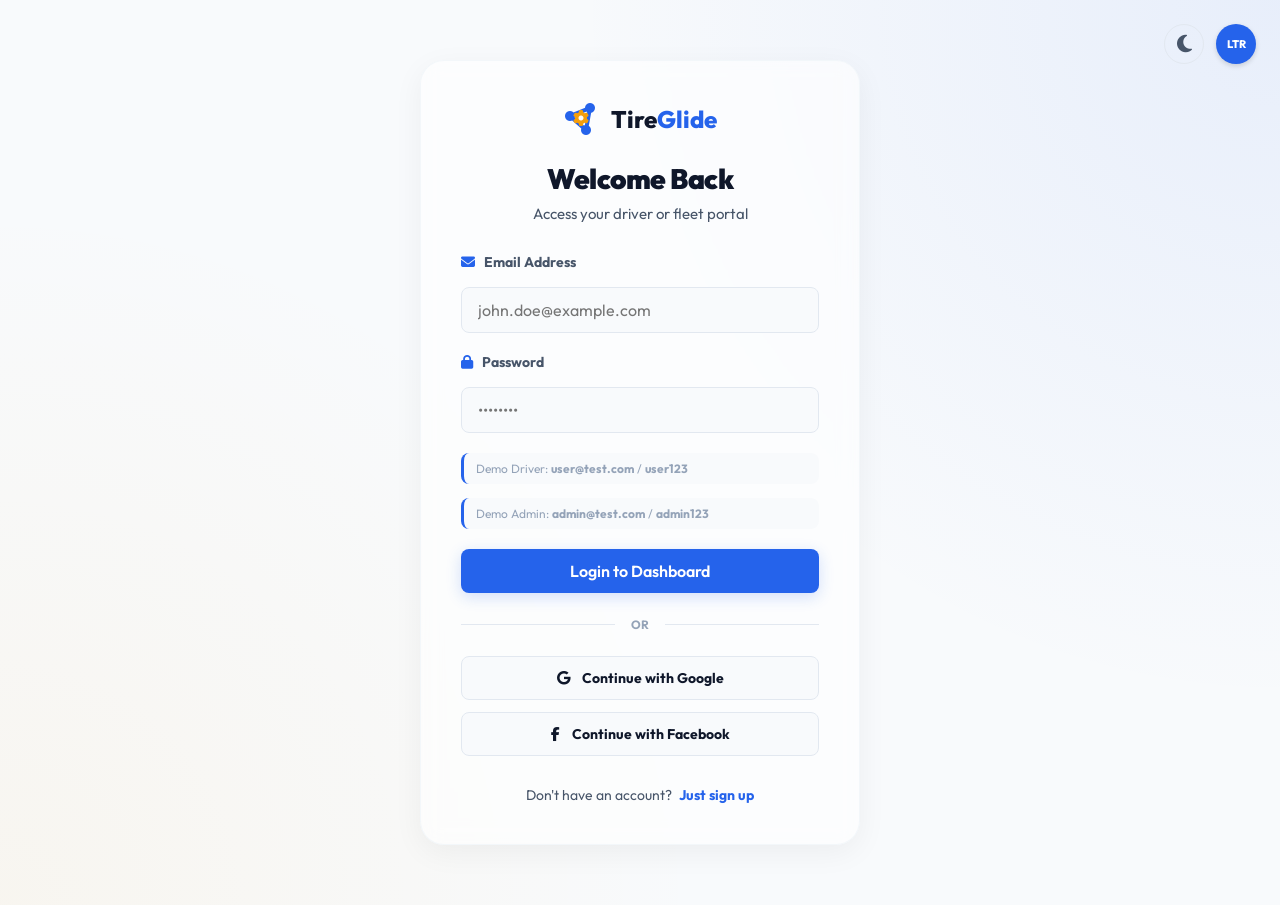
==== login.html @ 97de06dd "hh" ====
<!DOCTYPE html>
<html lang="en" dir="ltr">
<head>
    <meta charset="UTF-8">
    <meta name="viewport" content="width=device-width, initial-scale=1.0">
    <title>Login | TireGlide Mobile Service</title>
    <!-- Branded Favicon -->
    <link rel="icon" type="image/svg+xml" href="data:image/svg+xml,<svg xmlns='http://www.w3.org/2000/svg' viewBox='0 0 100 100'><rect width='100' height='100' rx='20' fill='%230b0f19'/><circle cx='50' cy='50' r='25' fill='none' stroke='%232563eb' stroke-width='8'/><circle cx='50' cy='50' r='10' fill='%23f59e0b'/></svg>">
    <meta name="description" content="Log in to your TireGlide driver or fleet portal.">
    <!-- Google Fonts -->
    <link rel="preconnect" href="https://fonts.googleapis.com">
    <link rel="preconnect" href="https://fonts.gstatic.com" crossorigin>
    <link href="https://fonts.googleapis.com/css2?family=Outfit:wght@300;400;500;600;700;800&display=swap" rel="stylesheet">
    <!-- FontAwesome -->
    <link rel="stylesheet" href="https://cdnjs.cloudflare.com/ajax/libs/font-awesome/6.4.0/css/all.min.css">
    <link rel="stylesheet" href="styles.css">
    <script>
        // Synchronous check to prevent theme & direction flashing
        const savedTheme = localStorage.getItem('tireglide_theme') || 'light';
        const savedDir = localStorage.getItem('tireglide_dir') || 'ltr';
        document.documentElement.classList.add(savedTheme + '-theme');
        document.documentElement.setAttribute('dir', savedDir);
    </script>
</head>
<body class="light-theme">
    <script>
        // Apply theme to body
        document.body.className = savedTheme + '-theme';
    </script>

    <div class="auth-view">
        <div class="auth-controls">
            <button class="theme-toggle" id="login-theme-toggle-btn" aria-label="Toggle Light/Dark Theme">
                <i class="fa-solid fa-moon moon-icon"></i>
                <i class="fa-solid fa-sun sun-icon"></i>
            </button>
            <button class="dir-toggle-container" id="login-dir-toggle-btn" aria-label="Toggle Layout Direction">
                LTR
            </button>
        </div>
        <div class="auth-page-wrapper">
            <div class="auth-container glass">
                <div class="auth-logo-wrapper">
                    <a href="index.html" class="logo-container" style="justify-content: center; margin-bottom: 24px; text-decoration: none;">
                        <div class="logo-icon-wrapper">
                            <i class="fa-solid fa-circle-nodes logo-icon"></i>
                            <i class="fa-solid fa-gear spinning-gear"></i>
                        </div>
                        <span class="logo-text">Tire<span class="highlight">Glide</span></span>
                    </a>
                </div>
                <div class="auth-header">
                    <h2>Welcome Back</h2>
                    <p>Access your driver or fleet portal</p>
                </div>
                <form id="standalone-login-form" onsubmit="event.preventDefault();">
                    <div class="form-group">
                        <label for="standalone-login-email"><i class="fa-solid fa-envelope"></i> Email Address</label>
                        <input type="email" id="standalone-login-email" class="form-input" required placeholder="john.doe@example.com">
                    </div>
                    <div class="form-group">
                        <label for="standalone-login-password"><i class="fa-solid fa-lock"></i> Password</label>
                        <input type="password" id="standalone-login-password" class="form-input" required placeholder="••••••••">
                    </div>
                    <div class="form-group">
                        <div class="credential-tip">Demo Driver: <strong>user@test.com</strong> / <strong>user123</strong></div>
                        <div class="credential-tip" style="margin-top: 6px;">Demo Admin: <strong>admin@test.com</strong> / <strong>admin123</strong></div>
                    </div>
                    <button type="submit" class="btn btn-primary btn-block">Login to Dashboard</button>
                </form>
                <div id="standalone-login-feedback" class="login-feedback-msg hidden"></div>
                
                <div class="auth-divider">
                    <span>OR</span>
                </div>
                
                <div class="social-login-group">
                    <button class="btn btn-social google-btn" type="button" onclick="handleSocial('Google')">
                        <i class="fa-brands fa-google"></i> Continue with Google
                    </button>
                    <button class="btn btn-social facebook-btn" type="button" onclick="handleSocial('Facebook')">
                        <i class="fa-brands fa-facebook-f"></i> Continue with Facebook
                    </button>
                </div>
                
                <div class="auth-footer-text">
                    Don't have an account? <a href="register.html" id="go-to-register-btn" class="auth-switch-link">Just sign up</a>
                </div>
            </div>
        </div>
    </div>

    <script>
        // Localized scripts for standalone auth
        const themeBtn = document.getElementById('login-theme-toggle-btn');
        const dirBtn = document.getElementById('login-dir-toggle-btn');

        // Initial setup for button text
        if (dirBtn) dirBtn.textContent = savedDir.toUpperCase();

        themeBtn.addEventListener('click', () => {
            const currentTheme = localStorage.getItem('tireglide_theme') || 'light';
            const newTheme = currentTheme === 'light' ? 'dark' : 'light';
            localStorage.setItem('tireglide_theme', newTheme);
            document.documentElement.className = newTheme + '-theme';
            document.body.className = newTheme + '-theme';
        });

        dirBtn.addEventListener('click', () => {
            const currentDir = localStorage.getItem('tireglide_dir') || 'ltr';
            const newDir = currentDir === 'ltr' ? 'rtl' : 'ltr';
            localStorage.setItem('tireglide_dir', newDir);
            document.documentElement.setAttribute('dir', newDir);
            dirBtn.textContent = newDir.toUpperCase();
        });

        function handleSocial(platform) {
            const feedback = document.getElementById('standalone-login-feedback');
            feedback.className = 'login-feedback-msg success';
            feedback.textContent = `Connecting to ${platform} authentication...`;
            feedback.classList.remove('hidden');
            setTimeout(() => {
                const mockUser = {
                    role: 'user',
                    name: 'John Doe',
                    email: 'john.doe@gmail.com'
                };
                localStorage.setItem('tireglide_logged_in_user', JSON.stringify(mockUser));
                window.location.href = 'index.html?view=user-dashboard-view';
            }, 1000);
        }

        const loginForm = document.getElementById('standalone-login-form');
        const loginFeedback = document.getElementById('standalone-login-feedback');

        if (loginForm && loginFeedback) {
            loginForm.addEventListener('submit', (e) => {
                e.preventDefault();
                const email = document.getElementById('standalone-login-email').value.trim();
                const pass = document.getElementById('standalone-login-password').value.trim();
                loginFeedback.className = 'login-feedback-msg ';
                
                if (email === 'user@test.com' && pass === 'user123') {
                    loginFeedback.classList.add('success');
                    loginFeedback.textContent = 'Login Successful! Accessing Portal...';
                    loginFeedback.classList.remove('hidden');
                    
                    setTimeout(() => {
                        const mockUser = {
                            role: 'user',
                            name: 'John Doe',
                            email: 'user@test.com'
                        };
                        localStorage.setItem('tireglide_logged_in_user', JSON.stringify(mockUser));
                        window.location.href = 'index.html?view=user-dashboard-view';
                    }, 1000);
                } else if (email === 'admin@test.com' && pass === 'admin123') {
                    loginFeedback.classList.add('success');
                    loginFeedback.textContent = 'Welcome Admin! Connecting Dispatch Console...';
                    loginFeedback.classList.remove('hidden');
                    
                    setTimeout(() => {
                        const mockUser = {
                            role: 'admin',
                            name: 'Fleet Controller',
                            email: 'admin@test.com'
                        };
                        localStorage.setItem('tireglide_logged_in_user', JSON.stringify(mockUser));
                        window.location.href = 'index.html?view=admin-dashboard-view';
                    }, 1000);
                } else {
                    loginFeedback.classList.add('error');
                    loginFeedback.textContent = 'Invalid credentials. Please use the demo credentials shown below.';
                    loginFeedback.classList.remove('hidden');
                }
            });
        }
    </script>
</body>
</html>
---- styles.css ----
/* ==========================================================================
   DESIGN SYSTEM VARIABLES & THEMES
   ========================================================================== */
:root {
    /* Fonts */
    --font-primary: 'Outfit', -apple-system, BlinkMacSystemFont, 'Segoe UI', Roboto, sans-serif;
    
    /* Layout */
    --header-height: 80px;
    --border-radius-sm: 8px;
    --border-radius-md: 16px;
    --border-radius-lg: 24px;
    --transition-smooth: all 0.3s cubic-bezier(0.4, 0, 0.2, 1);
    
    /* Color Tokens (Light Theme Base) */
    --primary-color: #2563eb;
    --primary-hover: #1d4ed8;
    --primary-light: rgba(37, 99, 235, 0.1);
    --accent-color: #f59e0b;
    --accent-hover: #d97706;
    
    --bg-main: #f8fafc;
    --bg-header: rgba(248, 250, 252, 0.85);
    --bg-card: #ffffff;
    --bg-card-hover: #ffffff;
    --border-color: #e2e8f0;
    
    --text-primary: #0f172a;
    --text-secondary: #475569;
    --text-muted: #94a3b8;
    --text-on-primary: #ffffff;
    
    --success-color: #10b981;
    --warning-color: #f59e0b;
    --danger-color: #ef4444;
    
    /* Glassmorphism settings */
    --glass-bg: rgba(255, 255, 255, 0.6);
    --glass-border: rgba(241, 245, 249, 0.8);
    --glass-shadow: rgba(148, 163, 184, 0.1);
    --shadow-sm: 0 1px 3px rgba(0,0,0,0.05);
    --shadow-md: 0 8px 30px rgba(0,0,0,0.05);
    --hero-overlay: rgba(248, 250, 252, 0.82);
}

/* Dark Theme Variables */
.dark-theme {
    --bg-main: #0b0f19;
    --bg-header: rgba(11, 15, 25, 0.85);
    --bg-card: #131a2c;
    --bg-card-hover: #1a233b;
    --border-color: #1e293b;
    
    --text-primary: #f8fafc;
    --text-secondary: #cbd5e1;
    --text-muted: #64748b;
    --text-on-primary: #ffffff;
    
    --glass-bg: rgba(19, 26, 44, 0.7);
    --glass-border: rgba(30, 41, 59, 0.8);
    --glass-shadow: rgba(0, 0, 0, 0.3);
    --shadow-md: 0 10px 40px rgba(0, 0, 0, 0.2);
    --hero-overlay: rgba(11, 15, 25, 0.82);
}

/* Reset and Base Styles */
* {
    box-sizing: border-box;
    margin: 0;
    padding: 0;
}

html {
    scroll-behavior: smooth;
    font-family: var(--font-primary);
    background-color: var(--bg-main);
    color: var(--text-primary);
    transition: background-color 0.3s ease, color 0.3s ease;
    overflow-x: hidden;
    max-width: 100%;
}

body {
    min-height: 100vh;
    display: flex;
    flex-direction: column;
    overflow-x: hidden;
    background-color: var(--bg-main);
    color: var(--text-primary);
    transition: background-color 0.3s ease, color 0.3s ease;
}

a {
    text-decoration: none;
    color: inherit;
}

button, input, select, textarea {
    font-family: inherit;
    font-size: inherit;
    color: inherit;
    border: none;
    outline: none;
}

ul {
    list-style: none;
}

/* Transition Bar indicator */
.transition-bar {
    position: fixed;
    top: 0;
    left: 0;
    width: 0%;
    height: 3px;
    background: linear-gradient(90deg, var(--primary-color), var(--accent-color));
    z-index: 9999;
    transition: width 0.4s ease;
}

/* ==========================================================================
   HEADER AND NAVIGATION
   ========================================================================== */
.main-header {
    position: fixed;
    top: 0;
    left: 0;
    width: 100%;
    height: var(--header-height);
    background-color: var(--bg-header);
    backdrop-filter: blur(12px);
    -webkit-backdrop-filter: blur(12px);
    border-bottom: 1px solid var(--border-color);
    z-index: 1000;
    transition: var(--transition-smooth);
}

.header-container {
    max-width: 1400px;
    height: 100%;
    margin: 0 auto;
    padding: 0 24px;
    display: flex;
    align-items: center;
    justify-content: space-between;
}

/* Logo Styles */
.logo-container {
    display: flex;
    align-items: center;
    gap: 12px;
    font-weight: 800;
    font-size: 24px;
    color: var(--text-primary);
}

.logo-icon-wrapper {
    position: relative;
    width: 36px;
    height: 36px;
    display: flex;
    align-items: center;
    justify-content: center;
}

.logo-icon {
    font-size: 32px;
    color: var(--primary-color);
    z-index: 2;
}

.spinning-gear {
    position: absolute;
    font-size: 16px;
    color: var(--accent-color);
    z-index: 3;
    animation: spin 6s linear infinite;
    top: 9px;
    left: 10px;
}

@keyframes spin {
    from { transform: rotate(0deg); }
    to { transform: rotate(360deg); }
}

.logo-text .highlight {
    color: var(--primary-color);
}

/* Center Nav Navigation */
.center-nav {
    display: flex;
    align-items: center;
}

.nav-list {
    display: flex;
    align-items: center;
    gap: 8px;
}

.nav-item {
    position: relative;
}

.nav-link {
    display: flex;
    align-items: center;
    gap: 8px;
    padding: 10px 16px;
    font-weight: 500;
    color: var(--text-secondary);
    border-radius: var(--border-radius-sm);
    transition: var(--transition-smooth);
}

.nav-link:hover {
    color: var(--primary-color);
    background-color: var(--primary-light);
}

.nav-icon {
    font-size: 16px;
}

.arrow-icon {
    font-size: 10px;
    transition: transform 0.2s ease;
}

/* Dropdown Menu styling */
.has-dropdown:hover .arrow-icon {
    transform: rotate(180deg);
}

.dropdown-menu {
    position: absolute;
    top: 100%;
    left: 0;
    background-color: var(--bg-card);
    border: 1px solid var(--border-color);
    border-radius: var(--border-radius-md);
    box-shadow: var(--shadow-md);
    min-width: 220px;
    padding: 8px;
    opacity: 0;
    visibility: hidden;
    transform: translateY(10px);
    transition: var(--transition-smooth);
    z-index: 10;
}

.has-dropdown:hover .dropdown-menu {
    opacity: 1;
    visibility: visible;
    transform: translateY(0);
}

.dropdown-item {
    display: block;
    padding: 10px 16px;
    border-radius: var(--border-radius-sm);
    color: var(--text-secondary);
    font-weight: 500;
    transition: var(--transition-smooth);
}

.dropdown-item:hover {
    background-color: var(--primary-light);
    color: var(--primary-color);
}

/* Right Controls */
.header-controls {
    display: flex;
    align-items: center;
    gap: 16px;
}

/* Theme Toggle Button */
.theme-toggle {
    background: none;
    cursor: pointer;
    font-size: 20px;
    color: var(--text-secondary);
    width: 40px;
    height: 40px;
    border-radius: 50%;
    display: flex;
    align-items: center;
    justify-content: center;
    border: 1px solid var(--border-color);
    position: relative;
    overflow: hidden;
    transition: var(--transition-smooth);
}

.theme-toggle:hover {
    background-color: var(--primary-light);
    color: var(--primary-color);
}

.sun-icon {
    display: none;
}

.dark-theme .sun-icon {
    display: block;
}

.dark-theme .moon-icon {
    display: none;
}

/* LTR/RTL Toggle Switch styling */
.dir-toggle-container {
    width: 40px;
    height: 40px;
    background-color: var(--primary-color);
    color: var(--text-on-primary);
    border-radius: 50%;
    cursor: pointer;
    display: flex;
    align-items: center;
    justify-content: center;
    font-size: 11px;
    font-weight: 800;
    transition: var(--transition-smooth);
    box-shadow: 0 2px 5px rgba(0,0,0,0.15);
    border: 1px solid transparent;
}

.dir-toggle-container:hover {
    background-color: var(--primary-hover);
    transform: scale(1.05);
}

/* Login Button in Header */
.login-btn {
    background-color: var(--primary-color);
    color: var(--text-on-primary);
    padding: 10px 20px;
    border-radius: var(--border-radius-sm);
    font-weight: 600;
    cursor: pointer;
    display: flex;
    align-items: center;
    gap: 8px;
    box-shadow: 0 4px 10px rgba(37, 99, 235, 0.2);
    transition: var(--transition-smooth);
}

.login-btn:hover {
    background-color: var(--primary-hover);
    transform: translateY(-2px);
    box-shadow: 0 6px 15px rgba(37, 99, 235, 0.3);
}

/* Logged In User profile indicator */
.user-profile-indicator {
    display: flex;
    align-items: center;
    gap: 12px;
}

.avatar-circle {
    width: 36px;
    height: 36px;
    border-radius: 50%;
    background: linear-gradient(135deg, var(--primary-color), var(--accent-color));
    color: var(--text-on-primary);
    font-weight: 700;
    font-size: 14px;
    display: flex;
    align-items: center;
    justify-content: center;
    border: 2px solid var(--border-color);
}

.logout-btn-header {
    background: none;
    cursor: pointer;
    font-size: 18px;
    color: var(--danger-color);
    padding: 4px;
    border-radius: var(--border-radius-sm);
    transition: var(--transition-smooth);
}

.logout-btn-header:hover {
    background-color: rgba(239, 68, 68, 0.1);
}

.hidden {
    display: none !important;
}

/* Mobile Nav Toggle */
.mobile-nav-toggle {
    display: none;
    background: none;
    font-size: 24px;
    color: var(--text-primary);
    cursor: pointer;
}

/* ==========================================================================
   APP VIEWS & VIEWS MANAGEMENT
   ========================================================================== */
.main-content {
    margin-top: var(--header-height);
    flex-grow: 1;
    display: flex;
    flex-direction: column;
}

.main-content.no-margin {
    margin-top: 0 !important;
}

.app-view {
    display: none;
    flex-direction: column;
    animation: fade-in 0.4s ease;
}

.app-view.active {
    display: flex;
}

@keyframes fade-in {
    from { opacity: 0; transform: translateY(8px); }
    to { opacity: 1; transform: translateY(0); }
}

/* General Layout helpers */
.section {
    padding: 80px 24px;
    max-width: 1200px;
    width: 100%;
    margin: 0 auto;
}

.section-header {
    text-align: center;
    margin-bottom: 50px;
    max-width: 700px;
    margin-left: auto;
    margin-right: auto;
}

.sub-title {
    color: var(--primary-color);
    font-weight: 700;
    font-size: 14px;
    text-transform: uppercase;
    letter-spacing: 2px;
    display: inline-block;
    margin-bottom: 12px;
}

.section-header h2 {
    font-size: clamp(28px, 5vw, 36px);
    font-weight: 800;
    margin-bottom: 16px;
    letter-spacing: -0.5px;
}

.section-header p {
    color: var(--text-secondary);
    font-size: 18px;
    line-height: 1.6;
}

.gradient-text {
    background: linear-gradient(135deg, var(--primary-color), var(--accent-color));
    -webkit-background-clip: text;
    -webkit-text-fill-color: transparent;
}

/* Common Components */
.btn {
    padding: 12px 28px;
    border-radius: var(--border-radius-sm);
    font-weight: 600;
    cursor: pointer;
    display: inline-flex;
    align-items: center;
    justify-content: center;
    gap: 10px;
    transition: var(--transition-smooth);
}

.btn-primary {
    background-color: var(--primary-color);
    color: var(--text-on-primary);
    box-shadow: 0 4px 15px rgba(37, 99, 235, 0.2);
}

.btn-primary:hover {
    background-color: var(--primary-hover);
    transform: translateY(-2px);
    box-shadow: 0 6px 20px rgba(37, 99, 235, 0.3);
}

.btn-secondary {
    background-color: var(--border-color);
    color: var(--text-primary);
}

.btn-secondary:hover {
    background-color: var(--text-muted);
    color: var(--bg-main);
    transform: translateY(-2px);
}

.btn-glass {
    background-color: rgba(255,255,255,0.1);
    color: var(--text-on-primary);
    border: 1px solid rgba(255,255,255,0.2);
    backdrop-filter: blur(8px);
}

.btn-glass:hover {
    background-color: rgba(255,255,255,0.2);
    transform: translateY(-2px);
}

.btn-block {
    display: flex;
    width: 100%;
}

.glass {
    background: var(--glass-bg);
    border: 1px solid var(--glass-border);
    backdrop-filter: blur(16px);
    -webkit-backdrop-filter: blur(16px);
    box-shadow: var(--glass-shadow);
    border-radius: var(--border-radius-md);
}

.text-amber {
    color: var(--accent-color);
}
.text-blue {
    color: var(--primary-color);
}
.text-green {
    color: var(--success-color);
}
.text-red {
    color: var(--danger-color);
}

/* Input Fields styling */
.form-group {
    margin-bottom: 20px;
    display: flex;
    flex-direction: column;
    gap: 8px;
    width: 100%;
}

.form-group label {
    font-weight: 600;
    font-size: 14px;
    color: var(--text-secondary);
}

.form-input, .form-select, .form-textarea {
    width: 100%;
    padding: 12px 16px;
    border: 1px solid var(--border-color);
    border-radius: var(--border-radius-sm);
    background-color: var(--bg-main);
    color: var(--text-primary);
    transition: var(--transition-smooth);
}

.form-input:focus, .form-select:focus, .form-textarea:focus {
    border-color: var(--primary-color);
    box-shadow: 0 0 0 3px var(--primary-light);
}

/* ==========================================================================
   VIEW 1: HOME 1 COMPONENTS
   ========================================================================== */
.hero-section {
    min-height: calc(85vh - var(--header-height));
    max-width: 1400px;
    width: 100%;
    margin: 0 auto;
    padding: 60px 24px;
    display: grid;
    grid-template-columns: 1.1fr 0.9fr;
    align-items: center;
    gap: 40px;
}

.hero-content {
    display: flex;
    flex-direction: column;
    align-items: flex-start;
}

.safety-badge {
    background-color: var(--primary-light);
    color: var(--primary-color);
    padding: 8px 16px;
    border-radius: 30px;
    font-weight: 700;
    font-size: 13px;
    display: flex;
    align-items: center;
    gap: 8px;
    margin-bottom: 24px;
}

.hero-content h1 {
    font-size: clamp(34px, 7vw, 56px);
    font-weight: 850;
    line-height: 1.1;
    margin-bottom: 20px;
    letter-spacing: -1.5px;
}

.hero-content p {
    font-size: clamp(16px, 2.5vw, 19px);
    color: var(--text-secondary);
    line-height: 1.6;
    margin-bottom: 35px;
}

.hero-buttons {
    display: flex;
    gap: 16px;
    margin-bottom: 48px;
}

.hero-stats {
    display: flex;
    gap: 40px;
    border-top: 1px solid var(--border-color);
    padding-top: 24px;
    width: 100%;
}

.stat-item h3 {
    font-size: 28px;
    font-weight: 800;
    color: var(--text-primary);
}

.stat-item p {
    font-size: 14px;
    color: var(--text-muted);
    margin-bottom: 0;
}

/* Floating Card decorations in Hero graphics */
.hero-graphic {
    position: relative;
    height: 100%;
    display: flex;
    align-items: center;
    justify-content: center;
}

.floating-card {
    position: absolute;
    padding: 16px 20px;
    display: flex;
    align-items: center;
    gap: 16px;
    box-shadow: var(--shadow-md);
    z-index: 5;
    animation: float 4s ease-in-out infinite;
}

.floating-card.card-top {
    top: 10%;
    left: 0;
}

.floating-card.card-bottom {
    bottom: 10%;
    right: 0;
    animation-delay: 2s;
}

@keyframes float {
    0% { transform: translateY(0px); }
    50% { transform: translateY(-10px); }
    100% { transform: translateY(0px); }
}

.tread-indicator-mini {
    width: 48px;
    height: 48px;
    border-radius: 50%;
    display: flex;
    flex-direction: column;
    align-items: center;
    justify-content: center;
    color: var(--text-on-primary);
    font-size: 10px;
}

.tread-indicator-mini.green { background-color: var(--success-color); }
.tread-indicator-mini.amber { background-color: var(--warning-color); }

.floating-card h4 {
    font-size: 14px;
    font-weight: 700;
}

.floating-card p {
    font-size: 12px;
    color: var(--text-secondary);
}

.illustration-container {
    width: 100%;
    max-width: 420px;
}

.hero-svg {
    width: 100%;
    height: auto;
}

/* Feature Grid section */
.features-grid {
    display: grid;
    grid-template-columns: repeat(auto-fit, minmax(260px, 1fr));
    gap: 30px;
}

.feature-card {
    background-color: var(--bg-card);
    border: 1px solid var(--border-color);
    border-radius: var(--border-radius-md);
    padding: 40px 30px;
    transition: var(--transition-smooth);
}

.feature-card:hover {
    transform: translateY(-8px);
    box-shadow: var(--shadow-md);
    border-color: var(--primary-color);
}

.icon-box {
    width: 60px;
    height: 60px;
    border-radius: var(--border-radius-sm);
    display: flex;
    align-items: center;
    justify-content: center;
    font-size: 24px;
    margin-bottom: 24px;
}

.icon-box.blue { background-color: var(--primary-light); color: var(--primary-color); }
.icon-box.amber { background-color: rgba(245, 158, 11, 0.1); color: var(--accent-color); }
.icon-box.green { background-color: rgba(16, 185, 129, 0.1); color: var(--success-color); }
.icon-box.red { background-color: rgba(239, 68, 68, 0.1); color: var(--danger-color); }

.feature-card h3 {
    font-size: 20px;
    font-weight: 700;
    margin-bottom: 12px;
}

.feature-card p {
    color: var(--text-secondary);
    line-height: 1.6;
    font-size: 15px;
}

/* Price Estimator widget */
.estimator-container {
    display: grid;
    grid-template-columns: 1fr 1fr;
    align-items: center;
    gap: 60px;
}

.guarantee-box {
    display: flex;
    gap: 16px;
    margin-top: 32px;
    background-color: var(--bg-card);
    border: 1px solid var(--border-color);
    padding: 20px;
    border-radius: var(--border-radius-sm);
}

.guarantee-box i {
    font-size: 24px;
}

.guarantee-box h4 {
    font-weight: 700;
    margin-bottom: 4px;
}

.guarantee-box p {
    font-size: 14px;
    color: var(--text-secondary);
}

.estimator-card {
    padding: 30px;
}

.estimator-card h3 {
    font-weight: 800;
    font-size: 24px;
    margin-bottom: 24px;
    border-bottom: 1px solid var(--border-color);
    padding-bottom: 16px;
}

.price-breakdown {
    background-color: var(--bg-main);
    border-radius: var(--border-radius-sm);
    padding: 20px;
    margin-bottom: 24px;
}

.price-row {
    display: flex;
    justify-content: space-between;
    margin-bottom: 10px;
    font-weight: 500;
    font-size: 14px;
}

.price-divider {
    height: 1px;
    background-color: var(--border-color);
    margin: 12px 0;
}

.total-row {
    font-size: 18px;
    font-weight: 700;
    margin-bottom: 0;
}

/* Tread Depth Scanner gauge components */
.tread-interactive-container {
    display: grid;
    grid-template-columns: 1fr 1fr;
    gap: 50px;
    align-items: center;
}

.tread-gauge-card {
    padding: 30px;
    text-align: center;
    display: flex;
    flex-direction: column;
    align-items: center;
}

.tread-visualizer {
    width: 200px;
    height: 200px;
    position: relative;
    margin: 30px 0;
}

.tire-outer-ring {
    position: absolute;
    top: 0;
    left: 0;
    width: 100%;
    height: 100%;
    border-radius: 50%;
    border: 22px solid #0f172a;
    display: flex;
    align-items: center;
    justify-content: center;
}

.tire-tread-ridges {
    position: absolute;
    width: calc(100% + 44px);
    height: calc(100% + 44px);
    border-radius: 50%;
    border: 4px dashed var(--success-color);
    transition: var(--transition-smooth);
}

.depth-readout {
    position: absolute;
    top: 50%;
    left: 50%;
    transform: translate(-50%, -50%);
    text-align: center;
}

.depth-num {
    font-size: 64px;
    font-weight: 900;
    line-height: 1;
}

.depth-unit {
    font-size: 18px;
    font-weight: 700;
    color: var(--text-muted);
}

.slider-container {
    width: 100%;
    margin-bottom: 24px;
}

.tread-slider {
    -webkit-appearance: none;
    width: 100%;
    height: 8px;
    border-radius: 5px;
    background: #cbd5e1;
    outline: none;
    margin: 15px 0;
}

.tread-slider::-webkit-slider-thumb {
    -webkit-appearance: none;
    appearance: none;
    width: 24px;
    height: 24px;
    border-radius: 50%;
    background: var(--primary-color);
    cursor: pointer;
    box-shadow: 0 2px 6px rgba(0,0,0,0.2);
    transition: transform 0.1s ease;
}

.tread-slider::-webkit-slider-thumb:active {
    transform: scale(1.2);
}

.slider-labels {
    display: flex;
    justify-content: space-between;
    font-weight: 700;
    font-size: 12px;
}

.tread-status-banner {
    display: flex;
    align-items: center;
    gap: 16px;
    padding: 16px 20px;
    border-radius: var(--border-radius-sm);
    text-align: left;
    width: 100%;
    transition: var(--transition-smooth);
}

.tread-status-banner.green-bg { background-color: rgba(16, 185, 129, 0.1); border-left: 5px solid var(--success-color); }
.tread-status-banner.amber-bg { background-color: rgba(245, 158, 11, 0.1); border-left: 5px solid var(--warning-color); }
.tread-status-banner.red-bg { background-color: rgba(239, 68, 68, 0.1); border-left: 5px solid var(--danger-color); }

.tread-status-banner h4 { font-weight: 700; margin-bottom: 2px; }
.tread-status-banner p { font-size: 13px; color: var(--text-secondary); }

.tread-info-cards {
    display: flex;
    flex-direction: column;
    gap: 24px;
}

.info-card-item {
    display: flex;
    gap: 20px;
}

.bullet {
    font-size: 16px;
    margin-top: 4px;
}

.info-card-item h4 {
    font-size: 18px;
    font-weight: 700;
    margin-bottom: 6px;
}

.info-card-item p {
    color: var(--text-secondary);
    line-height: 1.5;
}

/* Coverage Tracker Display widget */
.coverage-grid {
    display: grid;
    grid-template-columns: 1.1fr 0.9fr;
    gap: 60px;
    align-items: center;
}

.dispatch-display {
    border-radius: var(--border-radius-md);
    overflow: hidden;
    box-shadow: var(--shadow-md);
}

.dispatch-header {
    background-color: var(--bg-card);
    padding: 14px 20px;
    border-bottom: 1px solid var(--border-color);
    font-weight: 700;
    font-size: 12px;
    letter-spacing: 1.5px;
    display: flex;
    align-items: center;
    gap: 8px;
}

.dispatch-dot {
    width: 8px;
    height: 8px;
    background-color: var(--danger-color);
    border-radius: 50%;
}

.pulse {
    animation: beacon 1.5s infinite;
}

@keyframes beacon {
    0% { transform: scale(1); opacity: 1; }
    50% { transform: scale(1.5); opacity: 0.4; }
    100% { transform: scale(1); opacity: 1; }
}

.dispatch-map-mock {
    height: 280px;
    background-color: #e2e8f0;
    position: relative;
    overflow: hidden;
}

.dark-theme .dispatch-map-mock {
    background-color: #1a202c;
}

.grid-overlay {
    position: absolute;
    top: 0;
    left: 0;
    width: 100%;
    height: 100%;
    background-size: 20px 20px;
    background-image: linear-gradient(to right, rgba(0,0,0,0.05) 1px, transparent 1px),
                      linear-gradient(to bottom, rgba(0,0,0,0.05) 1px, transparent 1px);
}

.dark-theme .grid-overlay {
    background-image: linear-gradient(to right, rgba(255,255,255,0.05) 1px, transparent 1px),
                      linear-gradient(to bottom, rgba(255,255,255,0.05) 1px, transparent 1px);
}

.map-pin {
    position: absolute;
    width: 30px;
    height: 30px;
    border-radius: 50%;
    display: flex;
    align-items: center;
    justify-content: center;
    box-shadow: 0 2px 5px rgba(0,0,0,0.2);
    z-index: 3;
}

.pin-van {
    background-color: var(--primary-color);
    color: var(--text-on-primary);
    font-size: 12px;
}

.pin-customer {
    background-color: var(--accent-color);
    color: var(--text-on-primary);
    font-size: 12px;
}

.routing-line {
    position: absolute;
    top: 0;
    left: 0;
    width: 100%;
    height: 100%;
    pointer-events: none;
}

.dash-path {
    animation: dash 5s linear infinite;
}

@keyframes dash {
    to { stroke-dashoffset: -20; }
}

.dispatch-footer {
    background-color: var(--bg-card);
    padding: 14px 20px;
    border-top: 1px solid var(--border-color);
    font-size: 12px;
    color: var(--text-secondary);
    display: flex;
    flex-direction: column;
    gap: 4px;
}

.zip-checker-container {
    display: flex;
    gap: 12px;
    margin: 30px 0 16px;
    width: 100%;
}

.zip-checker-container input {
    flex-grow: 1;
}

.zip-feedback-msg {
    font-size: 14px;
    font-weight: 600;
}

.zip-feedback-msg.success { color: var(--success-color); }
.zip-feedback-msg.error { color: var(--danger-color); }

.coverage-list-bullets {
    display: flex;
    flex-direction: column;
    gap: 16px;
    margin-top: 30px;
}

.bullet-item {
    display: flex;
    align-items: center;
    gap: 12px;
    font-weight: 500;
}

/* Testimonial grid styling */
.testimonials-grid {
    display: grid;
    grid-template-columns: repeat(auto-fit, minmax(320px, 1fr));
    gap: 30px;
    margin-bottom: 50px;
}

.testimonial-card {
    padding: 30px;
}

.stars-row {
    color: var(--accent-color);
    margin-bottom: 16px;
    display: flex;
    gap: 4px;
}

.testimonial-card p {
    font-size: 16px;
    line-height: 1.6;
    margin-bottom: 24px;
    color: var(--text-secondary);
}

.author-info {
    display: flex;
    align-items: center;
    gap: 16px;
}

.author-avatar {
    width: 44px;
    height: 44px;
    border-radius: 50%;
    background-color: var(--primary-light);
    color: var(--primary-color);
    display: flex;
    align-items: center;
    justify-content: center;
    font-size: 18px;
}

.author-info h4 { font-weight: 700; }
.author-info span { font-size: 12px; color: var(--text-muted); }

.safety-certifications-row {
    display: flex;
    justify-content: center;
    flex-wrap: wrap;
    gap: 30px;
    border-top: 1px solid var(--border-color);
    padding-top: 40px;
}

.cert-item {
    font-weight: 700;
    color: var(--text-secondary);
    display: flex;
    align-items: center;
    gap: 8px;
}

.cert-item i {
    color: var(--success-color);
}

/* Footer Section */
.footer-section {
    background-color: var(--bg-card);
    border-top: 1px solid var(--border-color);
    padding: 60px 24px 30px;
    margin-top: auto;
}

.footer-grid {
    max-width: 1200px;
    margin: 0 auto 40px;
    display: grid;
    grid-template-columns: 2fr 1fr 1fr;
    gap: 40px;
}

.footer-brand {
    display: flex;
    flex-direction: column;
    align-items: flex-start;
    gap: 16px;
}

.footer-brand p {
    color: var(--text-secondary);
    line-height: 1.6;
    max-width: 320px;
}

.social-icons {
    display: flex;
    gap: 16px;
}

.social-icons a {
    width: 36px;
    height: 36px;
    border-radius: 50%;
    background-color: var(--bg-main);
    color: var(--text-secondary);
    display: flex;
    align-items: center;
    justify-content: center;
    transition: var(--transition-smooth);
}

.social-icons a:hover {
    background-color: var(--primary-color);
    color: var(--text-on-primary);
}

.footer-links h4 {
    font-weight: 800;
    margin-bottom: 20px;
}

.footer-links ul {
    display: flex;
    flex-direction: column;
    gap: 12px;
}

.footer-links a {
    color: var(--text-secondary);
    font-weight: 500;
    transition: var(--transition-smooth);
}

.footer-links a:hover {
    color: var(--primary-color);
}

.footer-bottom {
    max-width: 1200px;
    margin: 0 auto;
    border-top: 1px solid var(--border-color);
    padding-top: 30px;
    text-align: center;
    font-size: 14px;
    color: var(--text-muted);
}

/* ==========================================================================
   VIEW 2: HOME 2 (CREATIVE) COMPONENTS
   ========================================================================== */
.hero-home2 {
    background: linear-gradient(var(--hero-overlay), var(--hero-overlay)), url('heri.jpg') no-repeat center center / cover;
    grid-template-columns: 1.2fr 0.8fr;
}

.creative-tag {
    background-color: var(--accent-color);
    color: var(--text-primary);
    padding: 6px 12px;
    border-radius: 4px;
    font-weight: 800;
    font-size: 11px;
    letter-spacing: 2px;
    margin-bottom: 24px;
}

.headline-large {
    font-size: 64px;
    line-height: 1.05;
    font-weight: 900;
    margin-bottom: 24px;
    letter-spacing: -2px;
}

.accent-glow {
    color: var(--accent-color);
    text-shadow: 0 0 30px rgba(245, 158, 11, 0.2);
}

.cta-group-h2 {
    display: flex;
    gap: 16px;
}

.hero-layout-grid {
    display: grid;
    grid-template-columns: 1fr 1fr;
    gap: 20px;
}

.grid-card-h2 {
    padding: 24px;
    border-radius: var(--border-radius-md);
    display: flex;
    flex-direction: column;
    justify-content: center;
}

.grid-card-h2 .metric {
    font-size: 36px;
    font-weight: 900;
    color: var(--primary-color);
    margin-bottom: 8px;
}

.grid-card-h2 p {
    font-size: 14px;
    color: var(--text-secondary);
}

.grid-card-h2.highlight-card {
    grid-column: span 2;
    background: linear-gradient(135deg, var(--primary-color), var(--primary-hover));
    color: var(--text-on-primary);
}

.grid-card-h2.highlight-card h4 { font-size: 18px; font-weight: 700; margin-bottom: 8px; }
.grid-card-h2.highlight-card p { color: rgba(255,255,255,0.8); }

/* Timeline components */
.timeline-interactive {
    max-width: 800px;
    margin: 0 auto;
}

.timeline-nav {
    display: flex;
    justify-content: space-between;
    margin-bottom: 40px;
    position: relative;
}

.timeline-nav::after {
    content: '';
    position: absolute;
    top: 20px;
    left: 10%;
    width: 80%;
    height: 4px;
    background-color: var(--border-color);
    z-index: 1;
}

.timeline-node {
    background: none;
    cursor: pointer;
    display: flex;
    flex-direction: column;
    align-items: center;
    gap: 12px;
    position: relative;
    z-index: 2;
}

.step-num {
    width: 44px;
    height: 44px;
    border-radius: 50%;
    background-color: var(--bg-card);
    border: 3px solid var(--border-color);
    font-weight: 800;
    display: flex;
    align-items: center;
    justify-content: center;
    transition: var(--transition-smooth);
}

.timeline-node.active .step-num {
    background-color: var(--primary-color);
    border-color: var(--primary-color);
    color: var(--text-on-primary);
    transform: scale(1.1);
}

.step-title {
    font-weight: 700;
    font-size: 13px;
    color: var(--text-secondary);
}

.timeline-node.active .step-title {
    color: var(--primary-color);
}

.timeline-display {
    padding: 30px;
}

.timeline-content-card {
    display: flex;
    gap: 30px;
    align-items: center;
    animation: card-swap 0.3s ease;
}

@keyframes card-swap {
    from { opacity: 0; transform: translateX(10px); }
    to { opacity: 1; transform: translateX(0); }
}

.timeline-icon-wrapper {
    width: 80px;
    height: 80px;
    border-radius: 50%;
    background-color: var(--primary-light);
    display: flex;
    align-items: center;
    justify-content: center;
    font-size: 36px;
    flex-shrink: 0;
}

.timeline-text-content h3 { font-size: 24px; font-weight: 800; margin-bottom: 12px; }
.timeline-text-content p { color: var(--text-secondary); line-height: 1.6; }

/* Fleet Showcase details */
.showcase-container {
    display: grid;
    grid-template-columns: 1fr 1fr;
    gap: 60px;
    align-items: center;
}

.specs-list {
    display: flex;
    flex-direction: column;
    gap: 20px;
    margin-top: 30px;
}

.specs-list li {
    display: flex;
    gap: 16px;
    line-height: 1.6;
}

.specs-list i {
    font-size: 18px;
    margin-top: 4px;
}

.showcase-visual {
    padding: 40px;
    display: flex;
    align-items: center;
    justify-content: center;
    min-height: 320px;
}

.van-mockup-frame {
    text-align: center;
}

.van-status-pill {
    display: inline-flex;
    align-items: center;
    gap: 8px;
    background-color: var(--success-color);
    color: var(--text-on-primary);
    padding: 6px 16px;
    border-radius: 30px;
    font-size: 11px;
    font-weight: 800;
    letter-spacing: 1.5px;
    margin-bottom: 24px;
}

.van-massive-icon {
    font-size: 100px;
    color: var(--primary-color);
    margin-bottom: 30px;
}

.stats-row-van {
    display: flex;
    justify-content: center;
    gap: 20px;
    font-size: 12px;
    color: var(--text-muted);
}

/* Scheduler Widget styling */
.quick-scheduler-box {
    max-width: 800px;
    margin: 0 auto;
    padding: 40px;
}

.scheduler-grid-form {
    display: grid;
    grid-template-columns: 1fr 1fr;
    gap: 24px;
}

.full-width-field {
    grid-column: span 2;
}

.sched-feedback {
    margin-top: 24px;
    padding: 16px 20px;
    border-radius: var(--border-radius-sm);
    font-weight: 700;
    text-align: center;
}

.sched-feedback.success { background-color: rgba(16, 185, 129, 0.1); color: var(--success-color); }

/* Warranty Promotion card */
.warranty-card-h2 {
    display: flex;
    background: linear-gradient(135deg, var(--bg-card), var(--bg-main));
    border: 1px solid var(--border-color);
    border-radius: var(--border-radius-lg);
    overflow: hidden;
}

.warranty-badge-big {
    background-color: var(--primary-color);
    color: var(--text-on-primary);
    width: 200px;
    display: flex;
    flex-direction: column;
    align-items: center;
    justify-content: center;
    gap: 16px;
    font-size: 14px;
    font-weight: 800;
}

.warranty-badge-big i {
    font-size: 48px;
}

.warranty-details-text {
    padding: 40px;
    display: flex;
    flex-direction: column;
    justify-content: center;
}

.warranty-details-text h2 { font-size: 32px; font-weight: 850; margin-bottom: 16px; }
.warranty-details-text p { color: var(--text-secondary); line-height: 1.6; margin-bottom: 24px; }

.certs-badge-group {
    display: flex;
    gap: 20px;
}

.certs-badge-group span {
    font-weight: 700;
    font-size: 13px;
    display: flex;
    align-items: center;
    gap: 8px;
}

/* Heatmap availability components */
.heatmap-map {
    height: 380px;
    display: grid;
    grid-template-columns: 0.8fr 1.2fr;
    border-radius: var(--border-radius-md);
    overflow: hidden;
}

.city-nodes-grid {
    background-color: var(--bg-card);
    padding: 30px;
    display: flex;
    flex-direction: column;
    justify-content: center;
    gap: 20px;
    border-right: 1px solid var(--border-color);
}

[dir="rtl"] .city-nodes-grid {
    border-right: none;
    border-left: 1px solid var(--border-color);
}

.city-node-item {
    display: flex;
    justify-content: space-between;
    padding: 12px 16px;
    border-radius: var(--border-radius-sm);
    background-color: var(--bg-main);
}

.city-name { font-weight: 700; }
.city-status {
    font-size: 12px;
    font-weight: 600;
    display: flex;
    align-items: center;
    gap: 8px;
}

.indicator {
    width: 8px;
    height: 8px;
    border-radius: 50%;
}
.indicator.green { background-color: var(--success-color); }
.indicator.amber { background-color: var(--warning-color); }

.map-grid-visual {
    position: relative;
    background-color: #cbd5e1;
    display: flex;
    align-items: center;
    justify-content: center;
}

.dark-theme .map-grid-visual {
    background-color: #1e293b;
}

.pulse-ring {
    position: absolute;
    border: 2px solid var(--primary-color);
    border-radius: 50%;
    width: 80px;
    height: 80px;
    animation: radar-pulse 3s linear infinite;
    opacity: 0;
}

.ring-2 { animation-delay: 1s; }
.ring-3 { animation-delay: 2s; }

@keyframes radar-pulse {
    0% { transform: scale(0.5); opacity: 0.8; }
    100% { transform: scale(3.5); opacity: 0; }
}

.map-text {
    font-weight: 800;
    color: var(--text-primary);
    z-index: 5;
    background-color: var(--bg-card);
    padding: 10px 20px;
    border-radius: 30px;
    box-shadow: var(--shadow-sm);
}

/* ==========================================================================
   VIEW 3: ABOUT COMPONENTS
   ========================================================================== */
.view-header {
    position: relative;
    background-size: cover;
    background-position: center;
    background-repeat: no-repeat;
    padding: 100px 24px;
    border-bottom: 1px solid var(--border-color);
    text-align: center;
}

.view-header::before {
    content: '';
    position: absolute;
    top: 0;
    left: 0;
    right: 0;
    bottom: 0;
    background: var(--hero-overlay);
    z-index: 1;
    transition: background-color 0.3s ease;
}

.view-header-container {
    position: relative;
    z-index: 2;
    max-width: 800px;
    margin: 0 auto;
}

.view-header h1 {
    font-size: 44px;
    font-weight: 850;
    margin-bottom: 16px;
}

.view-header p {
    font-size: 19px;
    color: var(--text-secondary);
    line-height: 1.6;
}

.grid-2col {
    display: grid;
    grid-template-columns: 1.2fr 0.8fr;
    gap: 60px;
    align-items: center;
}

.story-text h2 { font-size: 32px; font-weight: 800; margin-bottom: 20px; }
.story-text p { font-size: 16px; color: var(--text-secondary); line-height: 1.7; margin-bottom: 16px; }

.story-image-placeholder {
    height: 300px;
    display: flex;
    align-items: center;
    justify-content: center;
}

.story-icon-box {
    text-align: center;
}

.award-huge-icon {
    font-size: 80px;
    margin-bottom: 20px;
}

.team-grid {
    display: grid;
    grid-template-columns: repeat(auto-fit, minmax(280px, 1fr));
    gap: 30px;
}

.team-card {
    padding: 40px 30px;
    text-align: center;
}

.avatar-large {
    width: 80px;
    height: 80px;
    border-radius: 50%;
    background-color: var(--primary-light);
    color: var(--primary-color);
    display: flex;
    align-items: center;
    justify-content: center;
    font-size: 32px;
    margin: 0 auto 24px;
}

.team-avatar-img {
    width: 80px;
    height: 80px;
    border-radius: 50%;
    object-fit: cover;
    margin: 0 auto 24px;
    border: 2px solid var(--border-color);
    display: block;
}

.team-card h3 { font-weight: 800; margin-bottom: 6px; }
.team-card .role { color: var(--accent-color); font-weight: 700; font-size: 13px; text-transform: uppercase; margin-bottom: 16px; }
.team-card p { font-size: 14px; color: var(--text-secondary); line-height: 1.5; }

/* ==========================================================================
   VIEW 4: SERVICES COMPONENTS
   ========================================================================== */
.services-detail-grid {
    display: grid;
    grid-template-columns: repeat(auto-fit, minmax(320px, 1fr));
    gap: 30px;
}

.service-detail-card {
    overflow: hidden;
}

.icon-header {
    padding: 30px;
    color: var(--text-on-primary);
    display: flex;
    align-items: center;
    gap: 16px;
}

.icon-header i { font-size: 32px; }
.icon-header h3 { font-size: 20px; font-weight: 800; }

.icon-header.blue-bg { background-color: var(--primary-color); }
.icon-header.amber-bg { background-color: var(--accent-color); }
.icon-header.green-bg { background-color: var(--success-color); }

.service-detail-card .card-body {
    padding: 30px;
}

.price-pill {
    display: inline-block;
    padding: 6px 16px;
    background-color: var(--primary-light);
    color: var(--primary-color);
    border-radius: 30px;
    font-weight: 800;
    font-size: 18px;
    margin-bottom: 16px;
}

.service-detail-card p {
    color: var(--text-secondary);
    line-height: 1.6;
    margin-bottom: 24px;
}

.service-detail-card ul {
    display: flex;
    flex-direction: column;
    gap: 12px;
}

.service-detail-card li {
    display: flex;
    align-items: center;
    gap: 10px;
    font-weight: 600;
    font-size: 14px;
}

/* ==========================================================================
   VIEW 5: CONTACT COMPONENTS
   ========================================================================== */
.contact-grid-layout {
    display: grid;
    grid-template-columns: 0.8fr 1.2fr;
    gap: 50px;
}

.contact-info-panel {
    padding: 40px;
    display: flex;
    flex-direction: column;
    gap: 30px;
}

.contact-info-panel h3 { font-size: 24px; font-weight: 800; }

.info-row-contact {
    display: flex;
    gap: 20px;
}

.info-row-contact i {
    font-size: 24px;
    margin-top: 4px;
}

.info-row-contact h4 { font-weight: 700; margin-bottom: 4px; }
.info-row-contact p { color: var(--text-secondary); }
.info-row-contact .highlight-info {
    font-size: 20px;
    font-weight: 800;
    color: var(--primary-color);
}

.contact-form-panel {
    padding: 40px;
}

.contact-form-panel h3 { font-size: 24px; font-weight: 800; margin-bottom: 24px; }

.form-textarea {
    resize: none;
}

.feedback-box {
    margin-top: 20px;
    padding: 16px 20px;
    border-radius: var(--border-radius-sm);
    background-color: rgba(16, 185, 129, 0.1);
    color: var(--success-color);
    font-weight: 700;
    text-align: center;
}

/* ==========================================================================
   DASHBOARD MAIN LAYOUT & CORE SUB-PANELS
   ========================================================================== */
.main-header.hidden-header {
    display: none !important;
}

.dashboard-view {
    background-color: var(--bg-main);
    padding: 0;
    height: 100vh;
    overflow: hidden;
}

.dashboard-layout {
    max-width: 100%;
    margin: 0;
    width: 100%;
    display: grid;
    grid-template-columns: 280px 1fr;
    height: 100vh;
}

.dashboard-sidebar {
    background-color: var(--bg-card);
    border-right: 1px solid var(--border-color);
    padding: 40px 20px;
    display: flex;
    flex-direction: column;
    gap: 40px;
    height: 100vh;
    box-sizing: border-box;
}

[dir="rtl"] .dashboard-sidebar {
    border-right: none;
    border-left: 1px solid var(--border-color);
}

.sidebar-header {
    display: flex;
    align-items: center;
    gap: 16px;
}

.avatar-sidebar {
    width: 50px;
    height: 50px;
    border-radius: 50%;
    background-color: var(--primary-light);
    color: var(--primary-color);
    display: flex;
    align-items: center;
    justify-content: center;
    font-size: 22px;
}

.sidebar-user-details h4 {
    font-weight: 800;
}

.user-role-tag {
    font-size: 11px;
    font-weight: 700;
    color: var(--text-on-primary);
    background-color: var(--primary-color);
    padding: 2px 8px;
    border-radius: 4px;
    display: inline-block;
    margin-top: 4px;
}

.user-role-tag.admin {
    background-color: var(--accent-color);
}

.sidebar-menu {
    display: flex;
    flex-direction: column;
    gap: 8px;
    flex-grow: 1;
}

.menu-item {
    display: flex;
    align-items: center;
    gap: 12px;
    padding: 12px 16px;
    font-weight: 600;
    color: var(--text-secondary);
    border-radius: var(--border-radius-sm);
    cursor: pointer;
    transition: var(--transition-smooth);
}

.menu-item:hover, .menu-item.active {
    background-color: var(--primary-light);
    color: var(--primary-color);
}

/* Panel Containers */
.dashboard-controls {
    position: absolute;
    top: 24px;
    right: 40px;
    display: flex;
    gap: 12px;
    z-index: 100;
}

[dir="rtl"] .dashboard-controls {
    right: auto;
    left: 40px;
}

.dashboard-panels-container {
    padding: 40px;
    overflow-y: auto;
    position: relative;
    height: 100vh;
    box-sizing: border-box;
}

.dashboard-panel {
    display: none;
    flex-direction: column;
    animation: fade-in 0.3s ease;
}

.dashboard-panel.active {
    display: flex;
}

.panel-header {
    margin-bottom: 30px;
}

.panel-header h2 {
    font-size: 30px;
    font-weight: 850;
    margin-bottom: 6px;
}

.panel-header p {
    color: var(--text-secondary);
}

/* User Overview sub-panel styling */
.status-banner-grid {
    display: grid;
    grid-template-columns: 1fr 1fr;
    gap: 20px;
    margin-bottom: 30px;
}

.status-banner-card {
    display: flex;
    align-items: center;
    gap: 16px;
    padding: 20px;
    border-radius: var(--border-radius-sm);
}

.status-banner-card.green { background-color: rgba(16, 185, 129, 0.1); color: var(--success-color); border-left: 5px solid var(--success-color); }
.status-banner-card.amber { background-color: rgba(245, 158, 11, 0.1); color: var(--accent-color); border-left: 5px solid var(--accent-color); }

.status-banner-card i { font-size: 24px; }
.status-banner-card h4 { font-weight: 700; margin-bottom: 2px; }
.status-banner-card p { font-size: 13px; color: var(--text-secondary); }

.overview-grid {
    display: grid;
    grid-template-columns: 1fr 1fr;
    gap: 30px;
}

.overview-widget {
    padding: 30px;
}

.overview-widget h3 { font-size: 18px; font-weight: 800; margin-bottom: 20px; }

.widget-details {
    display: flex;
    flex-direction: column;
    align-items: flex-start;
    gap: 16px;
}

.huge-text {
    font-size: 48px;
    font-weight: 950;
    line-height: 1;
}

.huge-text .small-text {
    font-size: 18px;
    font-weight: 700;
    color: var(--text-muted);
}

.widget-details p {
    font-size: 14px;
    color: var(--text-secondary);
}

.neutral-text {
    color: var(--text-muted);
}

/* Booking wizard styling */
.booking-wizard {
    padding: 40px;
}

.wizard-header {
    display: flex;
    justify-content: space-between;
    border-bottom: 1px solid var(--border-color);
    padding-bottom: 20px;
    margin-bottom: 30px;
}

.wizard-step-indicator {
    font-weight: 700;
    color: var(--text-muted);
}

.wizard-step-indicator.active {
    color: var(--primary-color);
}

.wizard-content {
    animation: slide-up-wiz 0.3s ease;
}

@keyframes slide-up-wiz {
    from { opacity: 0; transform: translateY(10px); }
    to { opacity: 1; transform: translateY(0); }
}

.wizard-content h3 { font-size: 20px; font-weight: 800; margin-bottom: 24px; }

.btn-group-wizard {
    display: flex;
    justify-content: space-between;
    margin-top: 30px;
}

.review-details-box {
    background-color: var(--bg-main);
    padding: 24px;
    border-radius: var(--border-radius-sm);
    display: flex;
    flex-direction: column;
    gap: 14px;
    margin-bottom: 24px;
}

.review-details-box p {
    font-weight: 500;
    display: flex;
    justify-content: space-between;
}

.wizard-feedback {
    margin-top: 20px;
    padding: 16px;
    border-radius: var(--border-radius-sm);
    background-color: rgba(16, 185, 129, 0.1);
    color: var(--success-color);
    font-weight: 700;
    text-align: center;
}

/* Tread Depth Report panel styling */
.tread-report-layout {
    padding: 30px;
    display: grid;
    grid-template-columns: 1fr 1fr;
    gap: 40px;
}

.tread-report-grid {
    display: grid;
    grid-template-columns: 1fr 1fr;
    gap: 20px;
}

.tread-tire-card {
    background-color: var(--bg-main);
    border: 1px solid var(--border-color);
    padding: 20px;
    border-radius: var(--border-radius-sm);
    text-align: center;
    display: flex;
    flex-direction: column;
    align-items: center;
}

.tread-tire-card h4 {
    font-size: 13px;
    font-weight: 800;
    letter-spacing: 1.5px;
    color: var(--text-muted);
    margin-bottom: 12px;
}

.tread-visual-indicator {
    width: 70px;
    height: 70px;
    border-radius: 50%;
    display: flex;
    flex-direction: column;
    align-items: center;
    justify-content: center;
    font-size: 24px;
    font-weight: 900;
    margin-bottom: 12px;
    color: var(--text-on-primary);
}

.tread-visual-indicator.green { background-color: var(--success-color); }
.tread-visual-indicator.amber { background-color: var(--warning-color); }
.tread-visual-indicator.red { background-color: var(--danger-color); }

.depth-val { line-height: 1; }
.tread-visual-indicator .depth-unit { font-size: 10px; color: rgba(255,255,255,0.7); }

.status-msg {
    font-size: 13px;
    font-weight: 700;
    margin-bottom: 12px;
}

.btn-mini {
    padding: 6px 12px;
    font-size: 12px;
    border-radius: 4px;
}

.tread-analysis-panel {
    display: flex;
    flex-direction: column;
    justify-content: center;
}

.tread-analysis-panel h3 { font-size: 20px; font-weight: 800; margin-bottom: 16px; }

.recommendation-box {
    display: flex;
    gap: 16px;
    padding: 20px;
    border-radius: var(--border-radius-sm);
    margin-bottom: 24px;
}

.recommendation-box.amber-border {
    border: 1px solid var(--accent-color);
    background-color: rgba(245, 158, 11, 0.05);
}

.recommendation-box i { font-size: 24px; }
.recommendation-box h4 { font-weight: 700; margin-bottom: 4px; }
.recommendation-box p { font-size: 14px; color: var(--text-secondary); line-height: 1.5; }

/* Live Tracker Sub-Panel styling */
.live-tracker-layout {
    padding: 30px;
    display: grid;
    grid-template-columns: 320px 1fr;
    gap: 30px;
    height: 480px;
}

.tracker-sidebar-info {
    display: flex;
    flex-direction: column;
    gap: 24px;
}

.dispatch-status-chip {
    padding: 8px 16px;
    border-radius: 30px;
    font-weight: 800;
    font-size: 12px;
    letter-spacing: 1px;
    display: inline-flex;
    align-items: center;
    gap: 8px;
    width: fit-content;
}

.dispatch-status-chip.en-route {
    background-color: var(--primary-light);
    color: var(--primary-color);
}

.eta-box {
    display: flex;
    flex-direction: column;
}

.eta-title {
    font-size: 11px;
    font-weight: 700;
    color: var(--text-muted);
    letter-spacing: 1px;
}

.eta-time {
    font-size: 32px;
    font-weight: 900;
    color: var(--primary-color);
}

.driver-profile-mini {
    display: flex;
    align-items: center;
    gap: 12px;
    padding-bottom: 16px;
    border-bottom: 1px solid var(--border-color);
}

.avatar-driver {
    width: 40px;
    height: 40px;
    border-radius: 50%;
    background-color: var(--accent-color);
    color: var(--text-on-primary);
    display: flex;
    align-items: center;
    justify-content: center;
    font-size: 18px;
}

.driver-profile-mini h4 { font-weight: 700; }
.driver-profile-mini p { font-size: 12px; color: var(--text-secondary); }

.tracking-steps-log {
    display: flex;
    flex-direction: column;
    gap: 16px;
}

.log-step {
    display: flex;
    align-items: center;
    gap: 12px;
    font-size: 13px;
    font-weight: 500;
    color: var(--text-muted);
}

.log-step.completed {
    color: var(--success-color);
}

.log-step.active {
    color: var(--primary-color);
    font-weight: 700;
}

/* Simulated Map container styling */
.map-container-live {
    display: flex;
    flex-direction: column;
    gap: 16px;
}

.live-map-grid {
    flex-grow: 1;
    background-color: #e2e8f0;
    border-radius: var(--border-radius-sm);
    position: relative;
    overflow: hidden;
}

.dark-theme .live-map-grid {
    background-color: #1a202c;
}

.live-map-grid .map-grid-layer {
    position: absolute;
    width: 100%;
    height: 100%;
    background-size: 30px 30px;
    background-image: linear-gradient(to right, rgba(0,0,0,0.04) 1px, transparent 1px),
                      linear-gradient(to bottom, rgba(0,0,0,0.04) 1px, transparent 1px);
}

.dark-theme .live-map-grid .map-grid-layer {
    background-image: linear-gradient(to right, rgba(255,255,255,0.03) 1px, transparent 1px),
                      linear-gradient(to bottom, rgba(255,255,255,0.03) 1px, transparent 1px);
}

.map-svg-path {
    position: absolute;
    top: 0;
    left: 0;
    width: 100%;
    height: 100%;
    pointer-events: none;
}

.customer-marker {
    background-color: var(--accent-color);
    color: var(--text-on-primary);
}

.van-marker {
    background-color: var(--primary-color);
    color: var(--text-on-primary);
    transition: all 0.5s linear;
}

.marker-label {
    position: absolute;
    top: 100%;
    white-space: nowrap;
    background-color: var(--bg-card);
    color: var(--text-primary);
    font-size: 10px;
    font-weight: 700;
    padding: 2px 6px;
    border-radius: 4px;
    box-shadow: var(--shadow-sm);
    margin-top: 4px;
}

.map-controls-row {
    display: flex;
    justify-content: flex-end;
}

/* Maintenance Service log table styling */
.history-table-container {
    overflow-x: auto;
}

.history-table {
    width: 100%;
    border-collapse: collapse;
    text-align: left;
}

.history-table th {
    padding: 16px;
    font-weight: 800;
    border-bottom: 2px solid var(--border-color);
    color: var(--text-secondary);
}

.history-table td {
    padding: 16px;
    border-bottom: 1px solid var(--border-color);
}

.status-badge {
    font-size: 11px;
    font-weight: 700;
    padding: 4px 10px;
    border-radius: 30px;
}

.status-badge.success { background-color: rgba(16, 185, 129, 0.1); color: var(--success-color); }
.status-badge.warning { background-color: rgba(245, 158, 11, 0.1); color: var(--accent-color); }

.doc-link {
    color: var(--primary-color);
    font-weight: 600;
    display: inline-flex;
    align-items: center;
    gap: 6px;
}

.doc-link:hover {
    text-decoration: underline;
}

/* Warranty docs sub-panel components */
.warranty-grid-docs {
    display: grid;
    grid-template-columns: repeat(auto-fit, minmax(280px, 1fr));
    gap: 30px;
}

.doc-card {
    padding: 30px;
    display: flex;
    flex-direction: column;
    align-items: flex-start;
    gap: 16px;
}

.doc-icon {
    font-size: 40px;
}

.doc-card h3 { font-size: 18px; font-weight: 800; }
.doc-card p { font-size: 14px; color: var(--text-secondary); line-height: 1.5; }

.doc-meta {
    display: flex;
    flex-direction: column;
    gap: 4px;
    font-size: 12px;
    color: var(--text-muted);
}

/* ==========================================================================
   ADMIN DASHBOARD COMPONENTS
   ========================================================================== */
.admin-sidebar-theme .menu-item:hover, 
.admin-sidebar-theme .menu-item.active {
    background-color: rgba(245, 158, 11, 0.1);
    color: var(--accent-color);
}

.analytics-cards-grid {
    display: grid;
    grid-template-columns: repeat(3, 1fr);
    gap: 24px;
    margin-bottom: 30px;
}

.analytics-card {
    padding: 24px;
}

.analytics-card span {
    font-size: 11px;
    font-weight: 700;
    color: var(--text-muted);
    letter-spacing: 1.5px;
}

.analytics-card h3 {
    font-size: 32px;
    font-weight: 900;
    margin: 8px 0;
}

.trend {
    font-size: 12px;
    font-weight: 700;
}
.trend.positive { color: var(--success-color); }
.trend.neutral { color: var(--text-muted); }
.trend.negative { color: var(--danger-color); }

.chart-widget-admin {
    padding: 30px;
}

.chart-widget-admin h3 {
    font-size: 18px;
    font-weight: 800;
    margin-bottom: 24px;
}

.svg-chart-container {
    width: 100%;
}

.admin-svg-chart {
    width: 100%;
    height: auto;
}

/* Admin Job Dispatcher Sub-Panel styling */
.dispatcher-layout {
    padding: 30px;
}

.active-jobs-list h3 {
    font-size: 18px;
    font-weight: 800;
    margin-bottom: 20px;
}

.jobs-table-wrapper {
    overflow-x: auto;
}

.jobs-table {
    width: 100%;
    border-collapse: collapse;
    text-align: left;
}

.jobs-table th {
    padding: 16px;
    font-weight: 800;
    border-bottom: 2px solid var(--border-color);
    color: var(--text-secondary);
}

.jobs-table td {
    padding: 16px;
    border-bottom: 1px solid var(--border-color);
}

.btn-group-dispatch {
    display: flex;
    gap: 8px;
}

/* Fleet Tracker telemetry components */
.fleet-tracker-layout {
    padding: 30px;
    display: grid;
    grid-template-columns: 320px 1fr;
    gap: 30px;
    height: 480px;
}

.fleet-status-sidebar {
    display: flex;
    flex-direction: column;
    gap: 16px;
    overflow-y: auto;
}

.van-telemetry-card {
    background-color: var(--bg-main);
    border: 1px solid var(--border-color);
    padding: 16px;
    border-radius: var(--border-radius-sm);
    cursor: pointer;
    transition: var(--transition-smooth);
}

.van-telemetry-card h4 { font-weight: 800; margin-bottom: 8px; }
.van-telemetry-card p { font-size: 12px; color: var(--text-secondary); margin-bottom: 4px; }

.van-telemetry-card.active { border-left: 4px solid var(--success-color); }
.van-telemetry-card.en-route { border-left: 4px solid var(--primary-color); }

.fleet-map-container {
    height: 100%;
}

.fleet-live-map {
    height: 100%;
    background-color: #cbd5e1;
    border-radius: var(--border-radius-sm);
    position: relative;
    overflow: hidden;
}

.dark-theme .fleet-live-map {
    background-color: #1e293b;
}

.fleet-live-map .map-grid-layer {
    position: absolute;
    width: 100%;
    height: 100%;
    background-size: 30px 30px;
    background-image: linear-gradient(to right, rgba(0,0,0,0.05) 1px, transparent 1px),
                      linear-gradient(to bottom, rgba(0,0,0,0.05) 1px, transparent 1px);
}

.dark-theme .fleet-live-map .map-grid-layer {
    background-image: linear-gradient(to right, rgba(255,255,255,0.04) 1px, transparent 1px),
                      linear-gradient(to bottom, rgba(255,255,255,0.04) 1px, transparent 1px);
}

.pin-base {
    background-color: var(--text-primary);
    color: var(--bg-main);
    transform: translate(-50%, -50%);
}

.pin-van-active {
    background-color: var(--primary-color);
    color: var(--text-on-primary);
}

.pin-van-active .label {
    position: absolute;
    bottom: 100%;
    font-size: 9px;
    font-weight: 800;
    background-color: var(--bg-card);
    color: var(--text-primary);
    padding: 1px 4px;
    border-radius: 2px;
    margin-bottom: 2px;
}

/* Pricing settings card */
.pricing-config-card {
    padding: 30px;
    max-width: 600px;
}

.pricing-config-card h3 { font-size: 20px; font-weight: 800; margin-bottom: 24px; }

/* ==========================================================================
   MODAL DIALOG POPUPS
   ========================================================================== */
.modal-backdrop {
    position: fixed;
    top: 0;
    left: 0;
    width: 100%;
    height: 100%;
    background-color: rgba(15, 23, 42, 0.6);
    backdrop-filter: blur(8px);
    -webkit-backdrop-filter: blur(8px);
    display: flex;
    align-items: center;
    justify-content: center;
    z-index: 2000;
    animation: fade-in 0.3s ease;
}

.login-modal-card {
    width: 100%;
    max-width: 440px;
    padding: 40px;
    position: relative;
    box-shadow: var(--shadow-md);
}

.modal-close-btn {
    position: absolute;
    top: 20px;
    right: 20px;
    background: none;
    font-size: 28px;
    color: var(--text-muted);
    cursor: pointer;
    line-height: 1;
    transition: var(--transition-smooth);
}

.modal-close-btn:hover {
    color: var(--danger-color);
}

[dir="rtl"] .modal-close-btn {
    right: auto;
    left: 20px;
}

.modal-header {
    text-align: center;
    margin-bottom: 30px;
}

.modal-header h2 { font-size: 24px; font-weight: 850; margin-bottom: 8px; }
.modal-header p { font-size: 14px; color: var(--text-secondary); }

.role-selector-tab {
    display: grid;
    grid-template-columns: 1fr 1fr;
    gap: 8px;
    background-color: var(--bg-main);
    padding: 4px;
    border-radius: var(--border-radius-sm);
    margin-bottom: 24px;
}

.tab-btn {
    background: none;
    cursor: pointer;
    padding: 10px;
    border-radius: 4px;
    font-weight: 700;
    font-size: 13px;
    text-align: center;
    color: var(--text-secondary);
    transition: var(--transition-smooth);
}

.tab-btn.active {
    background-color: var(--bg-card);
    color: var(--primary-color);
    box-shadow: var(--shadow-sm);
}

.credential-tip {
    font-size: 12px;
    color: var(--text-secondary);
    background-color: var(--primary-light);
    padding: 10px 14px;
    border-radius: 4px;
    border-left: 3px solid var(--primary-color);
}

[dir="rtl"] .credential-tip {
    border-left: none;
    border-right: 3px solid var(--primary-color);
}

.login-feedback-msg {
    margin-top: 16px;
    padding: 12px;
    border-radius: var(--border-radius-sm);
    text-align: center;
    font-weight: 700;
}

.login-feedback-msg.error { background-color: rgba(239, 68, 68, 0.1); color: var(--danger-color); }
.login-feedback-msg.success { background-color: rgba(16, 185, 129, 0.1); color: var(--success-color); }

/* ==========================================================================
   MOBILE RESPONSIVENESS AND TABLET BREAKPOINTS
   ========================================================================== */
@media (max-width: 992px) {
    .hero-section {
        grid-template-columns: 1fr;
        text-align: center;
        padding: 40px 24px;
        min-height: auto;
    }
    
    .hero-content {
        align-items: center;
    }
    
    .hero-stats {
        justify-content: center;
    }
    
    .hero-graphic {
        height: 300px;
        margin-top: 40px;
    }
    
    .estimator-container, .tread-interactive-container, .coverage-grid, .showcase-container, .contact-grid-layout, .grid-2col {
        grid-template-columns: 1fr;
        gap: 40px;
    }
    
    .dashboard-view {
        height: auto;
        overflow: visible;
    }
    
    .dashboard-layout {
        grid-template-columns: 1fr;
        height: auto;
    }
    
    .dashboard-sidebar {
        border-right: none;
        border-bottom: 1px solid var(--border-color);
        padding: 24px 20px;
        height: auto;
        gap: 24px;
    }
    
    [dir="rtl"] .dashboard-sidebar {
        border-left: none;
        border-bottom: 1px solid var(--border-color);
    }
    
    .dashboard-panels-container {
        display: grid !important;
        grid-template-columns: 1fr !important;
        gap: 20px !important;
        padding: 24px 16px;
        height: auto;
        overflow-y: visible;
    }
    
    .dashboard-panel.active {
        display: contents !important;
    }
    
    .panel-header {
        order: 1 !important;
    }
    
    .dashboard-controls {
        position: static !important;
        display: flex !important;
        gap: 12px !important;
        order: 2 !important;
        margin-top: 10px !important;
        margin-bottom: 20px !important;
        justify-content: flex-start !important;
    }
    
    .dashboard-panel.active > *:not(.panel-header) {
        order: 3 !important;
    }
    
    .status-banner-grid, .overview-grid, .admin-charts-grid {
        grid-template-columns: 1fr !important;
        gap: 20px !important;
    }
    
    .footer-grid {
        grid-template-columns: 1fr;
        gap: 30px;
    }
    
    .analytics-cards-grid {
        grid-template-columns: 1fr;
    }
    
    .live-tracker-layout, .fleet-tracker-layout {
        grid-template-columns: 1fr;
        height: auto;
    }
    
    .live-map-grid, .fleet-live-map {
        height: 300px;
    }
    
    .heatmap-map {
        grid-template-columns: 1fr;
        height: auto;
    }
    
    .city-nodes-grid {
        border-right: none;
        border-bottom: 1px solid var(--border-color);
    }
    
    [dir="rtl"] .city-nodes-grid {
        border-left: none;
        border-bottom: 1px solid var(--border-color);
    }
}

@media (max-width: 992px) {
    .mobile-nav-toggle {
        display: block;
    }
    
    .center-nav {
        position: absolute;
        top: var(--header-height);
        left: 0;
        width: 100%;
        background-color: var(--bg-card);
        border-bottom: 1px solid var(--border-color);
        max-height: 0;
        overflow: hidden;
        transition: max-height 0.3s ease-out;
    }
    
    .center-nav.open {
        max-height: 400px;
    }
    
    .nav-list {
        flex-direction: column;
        width: 100%;
        padding: 20px;
        align-items: stretch;
    }
    
    .nav-item.has-dropdown:hover .dropdown-menu {
        position: static;
        opacity: 1;
        visibility: visible;
        transform: none;
        box-shadow: none;
        border: none;
        padding-left: 20px;
        background: none;
    }
    
    .hero-content h1 {
        font-size: 38px;
    }
    
    .scheduler-grid-form {
        grid-template-columns: 1fr;
    }
    
    .full-width-field {
        grid-column: span 1;
    }
    
    .timeline-nav {
        flex-direction: column;
        gap: 20px;
        align-items: flex-start;
    }
    
    .timeline-nav::after {
        display: none;
    }
}

/* ==========================================================================
   NEW MULTI-SECTION CONTENT STYLES (IMAGES & GRID OPTIONS)
   ========================================================================== */
.section-featured-image {
    width: 100%;
    height: 100%;
    min-height: 300px;
    max-height: 440px;
    object-fit: cover;
    border-radius: var(--border-radius-md);
    box-shadow: var(--shadow-md);
    border: 1px solid var(--border-color);
    transition: var(--transition-smooth);
}

.section-featured-image:hover {
    transform: translateY(-4px) scale(1.01);
    box-shadow: 0 12px 35px var(--glass-shadow);
    border-color: var(--primary-color);
}

.story-image-container, .features-featured-image-holder {
    display: flex;
    align-items: center;
    justify-content: center;
    width: 100%;
    height: 100%;
}

.reverse-grid {
    direction: rtl;
}

.reverse-grid > * {
    direction: ltr;
}

/* Tool Showcase card styling */
.tool-showcase-card {
    overflow: hidden;
    display: flex;
    flex-direction: column;
    border: 1px solid var(--border-color);
    border-radius: var(--border-radius-md);
    transition: var(--transition-smooth);
    background-color: var(--bg-card);
}

.tool-showcase-card:hover {
    transform: translateY(-5px);
    box-shadow: var(--shadow-md);
    border-color: var(--primary-color);
}

.showcase-image {
    width: 100%;
    height: 240px;
    object-fit: cover;
    border-bottom: 1px solid var(--border-color);
}

.card-text-pad {
    padding: 24px;
}

.card-text-pad h4 {
    font-size: 18px;
    font-weight: 700;
    margin-bottom: 10px;
}

.card-text-pad p {
    color: var(--text-secondary);
    font-size: 14px;
    line-height: 1.6;
}

/* Service / Contact layout adjustments */
.service-section-add, .contact-section-add {
    border-top: 1px solid var(--border-color);
    padding: 60px 24px;
}

/* Responsive configurations */
@media (max-width: 768px) {
    .features-layout-wrapper {
        grid-template-columns: 1fr;
    }
    .features-featured-image-holder {
        display: none; /* Keep layout clean and fast-loading on mobile */
    }
    .reverse-grid {
        direction: ltr; /* Reset to natural stacking on mobile viewports */
    }
}

/* Interactive Active Service Footprint Component Redesign */
.footprint-quadrant-btn {
    background: none;
    border: 1px solid transparent;
    outline: none;
    cursor: pointer;
    width: 100%;
    text-align: left;
    padding: 14px 18px;
    border-radius: var(--border-radius-sm);
    display: flex;
    flex-direction: column;
    gap: 6px;
    transition: var(--transition-smooth);
    color: var(--text-primary);
    font-family: inherit;
}

.footprint-quadrant-btn:hover {
    background-color: var(--bg-card-hover);
    border-color: var(--border-color);
}

.footprint-quadrant-btn.active {
    background-color: var(--primary-light);
    border-color: var(--primary-color);
}

.quad-btn-content {
    display: flex;
    justify-content: space-between;
    width: 100%;
    align-items: center;
}

.quad-btn-hover-info {
    font-size: 11px;
    color: var(--text-muted);
    font-weight: 500;
}

.footprint-quadrant-btn.active .quad-btn-hover-info {
    color: var(--primary-color);
    font-weight: 600;
}

.footprint-van-pin {
    position: absolute;
    width: 12px;
    height: 12px;
    background-color: var(--accent-color);
    border-radius: 50%;
    box-shadow: 0 0 10px var(--accent-color);
    transform: translate(-50%, -50%);
    transition: all 0.5s cubic-bezier(0.25, 1, 0.5, 1);
}

.footprint-van-pin::after {
    content: '';
    position: absolute;
    width: 24px;
    height: 24px;
    border: 2px solid var(--accent-color);
    border-radius: 50%;
    top: -6px;
    left: -6px;
    animation: beacon 1.5s infinite;
}

.map-hub-pin {
    animation: float-telemetry 3s ease-in-out infinite;
    transform: translate(-50%, -50%);
    left: 50%;
    top: 50%;
}

@keyframes float-telemetry {
    0% { transform: translate(-50%, -50%) translateY(0px); }
    50% { transform: translate(-50%, -50%) translateY(-5px); }
    100% { transform: translate(-50%, -50%) translateY(0px); }
}

[dir="rtl"] .footprint-quadrant-btn {
    text-align: right;
}

/* ==========================================================================
   VIEW 8 & 9: STANDALONE LOGIN & REGISTER STYLING
   ========================================================================== */
.auth-view {
    position: relative;
    min-height: 100vh;
    display: flex;
    flex-direction: column;
}

.auth-page-wrapper {
    flex-grow: 1;
    display: flex;
    align-items: center;
    justify-content: center;
    padding: 60px 24px;
    background: radial-gradient(circle at top right, rgba(37, 99, 235, 0.08), transparent 45%),
                radial-gradient(circle at bottom left, rgba(245, 158, 11, 0.05), transparent 45%),
                var(--bg-main);
    transition: background 0.3s ease;
}

.auth-container {
    width: 100%;
    max-width: 440px;
    padding: 40px;
    border-radius: var(--border-radius-lg);
    box-shadow: var(--shadow-md);
    text-align: center;
    backdrop-filter: blur(10px);
}

.auth-container .form-group {
    text-align: left;
    margin-bottom: 20px;
}

[dir="rtl"] .auth-container .form-group {
    text-align: right;
}

.auth-container .form-group label {
    display: block;
    margin-bottom: 8px;
    font-weight: 700;
    font-size: 14px;
    color: var(--text-secondary);
}

.auth-container .form-group label i {
    margin-right: 6px;
    color: var(--primary-color);
}

[dir="rtl"] .auth-container .form-group label i {
    margin-right: 0;
    margin-left: 6px;
}

.auth-header h2 {
    font-size: 28px;
    font-weight: 900;
    margin-bottom: 8px;
    letter-spacing: -0.5px;
}

.auth-header p {
    color: var(--text-secondary);
    font-size: 15px;
    margin-bottom: 30px;
}

.auth-divider {
    display: flex;
    align-items: center;
    margin: 24px 0;
    color: var(--text-muted);
    font-size: 12px;
    font-weight: 700;
}

.auth-divider::before,
.auth-divider::after {
    content: '';
    flex: 1;
    height: 1px;
    background-color: var(--border-color);
}

.auth-divider span {
    padding: 0 16px;
}

.social-login-group {
    display: flex;
    flex-direction: column;
    gap: 12px;
    margin-bottom: 30px;
}

.btn-social {
    display: flex;
    align-items: center;
    justify-content: center;
    gap: 12px;
    background-color: var(--bg-main);
    border: 1px solid var(--border-color);
    color: var(--text-primary);
    font-weight: 700;
    font-size: 14px;
    padding: 12px 20px;
    border-radius: var(--border-radius-sm);
    cursor: pointer;
    transition: var(--transition-smooth);
}

.btn-social:hover {
    background-color: var(--border-color);
}

.auth-footer-text {
    font-size: 14px;
    color: var(--text-secondary);
}

.auth-switch-link {
    color: var(--primary-color);
    font-weight: 700;
    margin-left: 4px;
    transition: var(--transition-smooth);
}

[dir="rtl"] .auth-switch-link {
    margin-left: 0;
    margin-right: 4px;
}

.auth-switch-link:hover {
    color: var(--primary-hover);
    text-decoration: underline;
}

.auth-controls {
    position: absolute;
    top: 24px;
    right: 24px;
    display: flex;
    gap: 12px;
    z-index: 100;
}

[dir="rtl"] .auth-controls {
    right: auto;
    left: 24px;
}

.credential-tip {
    font-size: 12px;
    color: var(--text-muted);
    background-color: var(--bg-main);
    padding: 8px 12px;
    border-radius: var(--border-radius-sm);
    border-left: 3px solid var(--primary-color);
}

/* Mobile-only menu controls */
.mobile-only-controls {
    display: none;
    width: 100%;
}

.mobile-controls-row {
    display: flex;
    align-items: center;
    justify-content: center;
    gap: 16px;
    margin-top: 20px;
    padding-top: 20px;
    border-top: 1px solid var(--border-color);
    width: 100%;
}

@media (max-width: 992px) {
    .header-controls {
        display: none !important;
    }
    .mobile-only-controls {
        display: block;
    }
    .floating-card {
        display: none !important;
    }
    .timeline-content-card {
        flex-direction: column;
        text-align: center;
        gap: 20px;
    }
    .timeline-icon-wrapper {
        margin: 0 auto;
    }
    .nav-item.has-dropdown.mobile-open .dropdown-menu {
        position: static;
        opacity: 1;
        visibility: visible;
        transform: none;
        box-shadow: none;
        border: none;
        padding-left: 20px;
        background: none;
        display: block !important;
    }
    /* Hide dropdowns by default on mobile if parent does not have mobile-open */
    .center-nav .dropdown-menu {
        display: none;
    }
    .center-nav.open {
        max-height: 550px !important;
        overflow-y: auto;
    }
}

/* Fixes for Mobile Layout Content Scaling & Overflows */
@media (max-width: 992px) {
    .tread-report-layout {
        grid-template-columns: 1fr;
        padding: 20px;
        gap: 30px;
    }
    .tread-report-grid {
        grid-template-columns: 1fr;
        gap: 16px;
    }
    .warranty-card-h2 {
        flex-direction: column;
    }
    .warranty-badge-big {
        width: 100%;
        padding: 30px 20px;
        flex-direction: row;
        gap: 16px;
    }
    .testimonials-grid, .services-detail-grid, .features-grid, .team-grid {
        grid-template-columns: 1fr;
    }
}

/* Ensure no element overflows viewport at 360px width */
@media (max-width: 480px) {
    .section {
        padding: 40px 16px;
    }
    .hero-content h1 {
        font-size: 32px;
        letter-spacing: -1px;
    }
    .hero-content p {
        font-size: 16px;
    }
    .hero-buttons {
        flex-direction: column;
        width: 100%;
    }
    .hero-buttons .btn {
        width: 100%;
    }
    .hero-stats {
        flex-direction: column;
        gap: 16px;
        align-items: center;
    }
    .features-grid {
        grid-template-columns: 1fr;
    }
    .testimonials-grid {
        grid-template-columns: 1fr;
    }
    .services-detail-grid {
        grid-template-columns: 1fr;
    }
    .contact-form-panel, .contact-info-panel {
        padding: 20px;
    }
    .auth-container {
        padding: 24px 16px;
    }
    .auth-page-wrapper {
        padding: 40px 12px;
    }
}
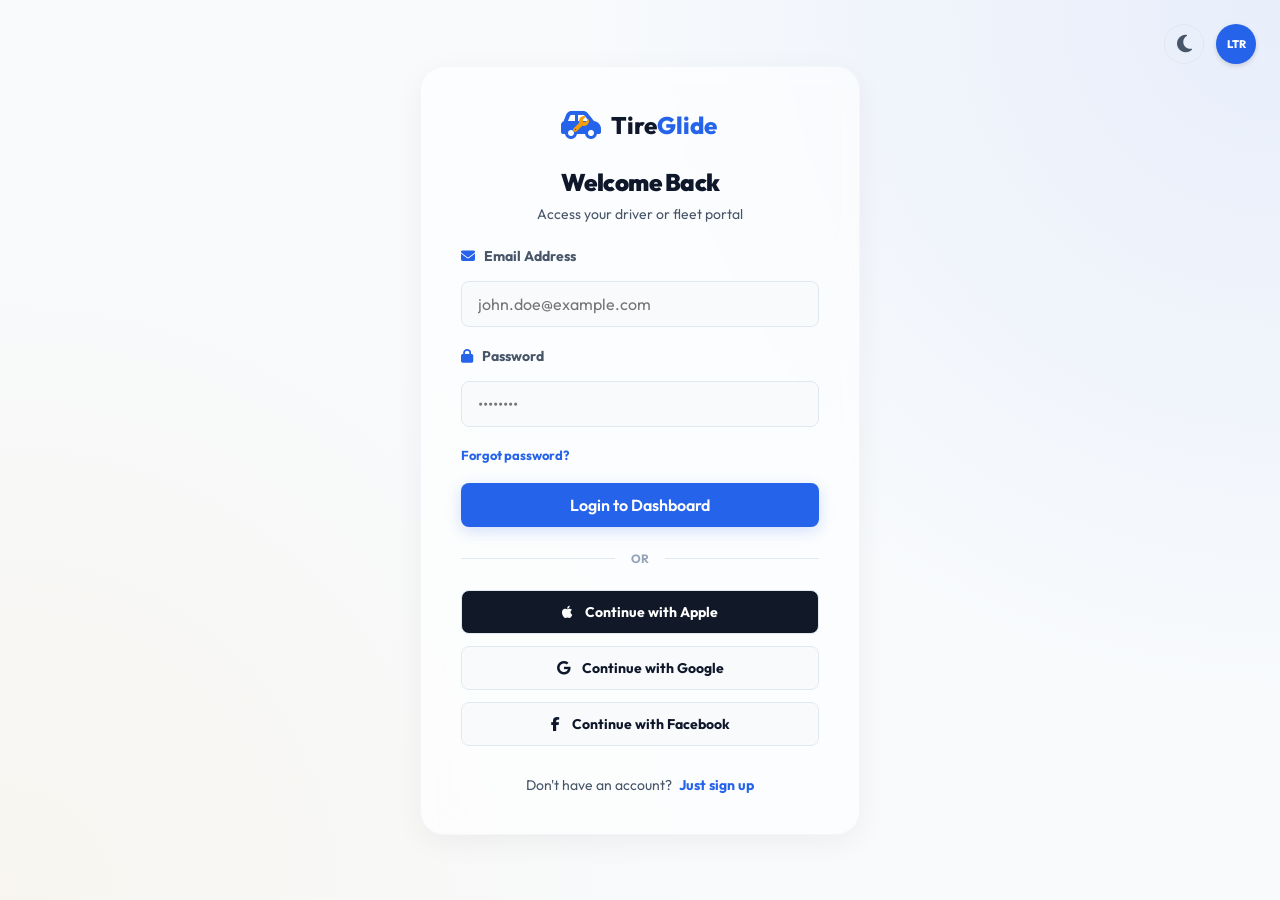
==== commit a09df73c: "hh" ====
--- a/login.html
+++ b/login.html
@@ -43,8 +43,8 @@
                 <div class="auth-logo-wrapper">
                     <a href="index.html" class="logo-container" style="justify-content: center; margin-bottom: 24px; text-decoration: none;">
                         <div class="logo-icon-wrapper">
-                            <i class="fa-solid fa-circle-nodes logo-icon"></i>
-                            <i class="fa-solid fa-gear spinning-gear"></i>
+                            <i class="fa-solid fa-car-side logo-icon"></i>
+                            <i class="fa-solid fa-wrench spinning-gear"></i>
                         </div>
                         <span class="logo-text">Tire<span class="highlight">Glide</span></span>
                     </a>
@@ -62,9 +62,8 @@
                         <label for="standalone-login-password"><i class="fa-solid fa-lock"></i> Password</label>
                         <input type="password" id="standalone-login-password" class="form-input" required placeholder="••••••••">
                     </div>
-                    <div class="form-group">
-                        <div class="credential-tip">Demo Driver: <strong>user@test.com</strong> / <strong>user123</strong></div>
-                        <div class="credential-tip" style="margin-top: 6px;">Demo Admin: <strong>admin@test.com</strong> / <strong>admin123</strong></div>
+                    <div class="form-group forgot-password-group">
+                        <a href="#" class="forgot-password-link">Forgot password?</a>
                     </div>
                     <button type="submit" class="btn btn-primary btn-block">Login to Dashboard</button>
                 </form>
@@ -75,6 +74,9 @@
                 </div>
                 
                 <div class="social-login-group">
+                    <button class="btn btn-social apple-btn" type="button" onclick="handleSocial('Apple')">
+                        <i class="fa-brands fa-apple"></i> Continue with Apple
+                    </button>
                     <button class="btn btn-social google-btn" type="button" onclick="handleSocial('Google')">
                         <i class="fa-brands fa-google"></i> Continue with Google
                     </button>
--- a/styles.css
+++ b/styles.css
@@ -40,7 +40,7 @@
     --glass-shadow: rgba(148, 163, 184, 0.1);
     --shadow-sm: 0 1px 3px rgba(0,0,0,0.05);
     --shadow-md: 0 8px 30px rgba(0,0,0,0.05);
-    --hero-overlay: rgba(248, 250, 252, 0.82);
+    --hero-overlay: rgba(0, 0, 0, 0.22);
 }
 
 /* Dark Theme Variables */
@@ -217,6 +217,13 @@
     transition: var(--transition-smooth);
 }
 
+.nav-link:hover,
+.nav-link.active,
+.dropdown-item.active {
+    color: var(--primary-color);
+    background-color: var(--primary-light);
+}
+
 .nav-link:hover {
     color: var(--primary-color);
     background-color: var(--primary-light);
@@ -472,7 +479,8 @@
 .section-header p {
     color: var(--text-secondary);
     font-size: 18px;
-    line-height: 1.6;
+    line-height: 1.7;
+    margin-top: 12px;
 }
 
 .gradient-text {
@@ -607,6 +615,24 @@
     align-items: flex-start;
 }
 
+.hero-pretitle {
+    font-size: 14px;
+    text-transform: uppercase;
+    letter-spacing: 1.6px;
+    font-weight: 700;
+    color: var(--accent-color);
+    margin-bottom: 18px;
+}
+
+.hero-feature-image {
+    width: 100%;
+    height: auto;
+    border-radius: 30px;
+    box-shadow: var(--shadow-md);
+    object-fit: cover;
+    min-height: 420px;
+}
+
 .safety-badge {
     background-color: var(--primary-light);
     color: var(--primary-color);
@@ -631,8 +657,125 @@
 .hero-content p {
     font-size: clamp(16px, 2.5vw, 19px);
     color: var(--text-secondary);
-    line-height: 1.6;
+    line-height: 1.75;
     margin-bottom: 35px;
+}
+
+.estimator-info p {
+    margin-bottom: 32px;
+    max-width: 560px;
+}
+
+.price-breakdown {
+    margin-top: 26px;
+}
+
+.faq-section {
+    padding: 40px 24px 60px;
+}
+
+.faq-grid {
+    display: grid;
+    grid-template-columns: repeat(auto-fit, minmax(240px, 1fr));
+    gap: 24px;
+    margin-top: 32px;
+}
+
+.faq-card {
+    padding: 28px;
+    border-radius: var(--border-radius-md);
+    background-color: var(--bg-card);
+    box-shadow: var(--shadow-sm);
+}
+
+.faq-card h3 {
+    font-size: 18px;
+    margin-bottom: 14px;
+}
+
+.faq-card p {
+    color: var(--text-secondary);
+    line-height: 1.7;
+}
+
+.author-avatar img {
+    width: 52px;
+    height: 52px;
+    border-radius: 50%;
+    object-fit: cover;
+    border: 2px solid var(--border-color);
+}
+
+.section-featured-image {
+    border-radius: 24px;
+}
+
+.pricing-section {
+    max-width: 1200px;
+    margin: 0 auto;
+    padding: 60px 24px 80px;
+}
+
+.pricing-header {
+    max-width: 760px;
+    margin: 0 auto 40px;
+    text-align: center;
+}
+
+.pricing-grid {
+    display: grid;
+    gap: 24px;
+    grid-template-columns: repeat(auto-fit, minmax(260px, 1fr));
+}
+
+.pricing-card {
+    padding: 32px;
+    border-radius: var(--border-radius-lg);
+    background-color: var(--bg-card);
+    box-shadow: var(--shadow-md);
+    border: 1px solid var(--border-color);
+}
+
+.pricing-card.recommended {
+    border-color: rgba(37, 99, 235, 0.2);
+    background: linear-gradient(180deg, rgba(37,99,235,0.08), var(--bg-card));
+}
+
+.pricing-card h3 {
+    font-size: 22px;
+    margin-bottom: 12px;
+}
+
+.pricing-tier {
+    display: inline-flex;
+    color: var(--text-secondary);
+    margin-bottom: 20px;
+}
+
+.price-display {
+    font-size: 42px;
+    font-weight: 900;
+    margin-bottom: 20px;
+}
+
+.pricing-card ul {
+    display: grid;
+    gap: 12px;
+    margin-bottom: 18px;
+}
+
+.pricing-card li {
+    display: flex;
+    align-items: center;
+    gap: 10px;
+    color: var(--text-secondary);
+}
+
+.pricing-note {
+    display: block;
+    color: var(--text-muted);
+    font-size: 14px;
+    font-weight: 600;
 }
 
 .hero-buttons {
@@ -1310,11 +1453,56 @@
    VIEW 2: HOME 2 (CREATIVE) COMPONENTS
    ========================================================================== */
 .hero-home2 {
-    background: linear-gradient(var(--hero-overlay), var(--hero-overlay)), url('heri.jpg') no-repeat center center / cover;
+    background: linear-gradient(rgba(8, 20, 42, 0.75), rgba(8, 20, 42, 0.35)), url('heri.jpg') no-repeat center center / cover;
     grid-template-columns: 1.2fr 0.8fr;
-}
-
-.creative-tag {
+    color: #f8fafc;
+}
+
+.hero-home2 .creative-tag {
+    background-color: rgba(255, 255, 255, 0.1);
+    color: #f8fafc;
+}
+
+.hero-home2 .headline-large {
+    color: #f8fafc;
+}
+
+.hero-home2 p {
+    color: rgba(248, 250, 252, 0.85);
+}
+
+.cta-group-h2 .btn {
+    min-width: 180px;
+}
+
+.cta-group-h2 .btn-primary,
+.cta-group-h2 .btn-glass {
+    box-shadow: 0 20px 45px rgba(15, 23, 42, 0.18);
+}
+
+.cta-group-h2 .btn-glass {
+    background-color: rgba(255, 255, 255, 0.12);
+    border: 1px solid rgba(255, 255, 255, 0.18);
+    color: #ffffff;
+}
+
+.timeline-interactive {
+    margin-top: 30px;
+}
+
+.specs-list {
+    gap: 22px;
+    line-height: 1.8;
+}
+
+.specs-list li {
+    align-items: flex-start;
+}
+
+.specs-list i {
+    font-size: 20px;
+    margin-top: 2px;
+}
     background-color: var(--accent-color);
     color: var(--text-primary);
     padding: 6px 12px;
@@ -1482,6 +1670,34 @@
     align-items: center;
 }
 
+.showcase-container.medium-image-layout {
+    grid-template-columns: minmax(320px, 1.2fr) minmax(320px, 0.85fr);
+    gap: 40px;
+}
+
+.showcase-container.medium-image-layout .showcase-text {
+    max-width: 580px;
+}
+
+.showcase-container.medium-image-layout .showcase-image-holder {
+    padding: 28px;
+    border-radius: 30px;
+    background: linear-gradient(180deg, rgba(255,255,255,0.12), rgba(255,255,255,0.04));
+    display: flex;
+    align-items: center;
+    justify-content: center;
+    min-height: 320px;
+    box-shadow: 0 24px 80px rgba(15, 23, 42, 0.12);
+}
+
+.showcase-container.medium-image-layout .showcase-image-holder .workshop-image {
+    width: 100%;
+    max-width: 520px;
+    border-radius: 22px;
+    object-fit: cover;
+    box-shadow: 0 20px 50px rgba(15, 23, 42, 0.15);
+}
+
 .specs-list {
     display: flex;
     flex-direction: column;
@@ -1542,15 +1758,85 @@
 
 /* Scheduler Widget styling */
 .quick-scheduler-box {
-    max-width: 800px;
-    margin: 0 auto;
-    padding: 40px;
+    max-width: 520px;
+    padding: 32px 30px;
+    border-radius: 28px;
+    box-shadow: 0 30px 80px rgba(15, 23, 42, 0.12);
+}
+
+.scheduler-grid-layout {
+    display: grid;
+    grid-template-columns: 1.1fr 0.9fr;
+    gap: 40px;
+    align-items: center;
+}
+
+.scheduler-copy {
+    display: flex;
+    flex-direction: column;
+    gap: 22px;
+}
+
+.scheduler-features-list {
+    display: grid;
+    gap: 18px;
+    margin-top: 20px;
+}
+
+.feature-line {
+    display: flex;
+    align-items: center;
+    gap: 12px;
+    color: var(--text-secondary);
+    font-weight: 600;
+}
+
+.feature-line i {
+    width: 28px;
+    height: 28px;
+    display: grid;
+    place-items: center;
+    background: rgba(59, 130, 246, 0.1);
+    border-radius: 999px;
+    color: var(--primary-color);
+}
+
+.scheduler-app-card {
+    border: 1px solid rgba(255, 255, 255, 0.1);
+}
+
+.scheduler-card-header {
+    display: flex;
+    justify-content: space-between;
+    align-items: center;
+    gap: 16px;
+    margin-bottom: 24px;
+}
+
+.scheduler-card-header h3 {
+    margin: 0;
+    font-size: 22px;
+}
+
+.status-pill {
+    display: inline-flex;
+    align-items: center;
+    gap: 8px;
+    padding: 8px 14px;
+    border-radius: 999px;
+    font-size: 12px;
+    font-weight: 700;
+}
+
+.status-pill.green {
+    background-color: rgba(16, 185, 129, 0.14);
+    color: var(--success-color);
 }
 
 .scheduler-grid-form {
     display: grid;
     grid-template-columns: 1fr 1fr;
-    gap: 24px;
+    gap: 18px;
 }
 
 .full-width-field {
@@ -1558,62 +1844,102 @@
 }
 
 .sched-feedback {
-    margin-top: 24px;
+    margin-top: 18px;
     padding: 16px 20px;
     border-radius: var(--border-radius-sm);
     font-weight: 700;
     text-align: center;
 }
 
+@media (max-width: 960px) {
+    .scheduler-grid-layout {
+        grid-template-columns: 1fr;
+    }
+}
+
 .sched-feedback.success { background-color: rgba(16, 185, 129, 0.1); color: var(--success-color); }
 
 /* Warranty Promotion card */
-.warranty-card-h2 {
-    display: flex;
-    background: linear-gradient(135deg, var(--bg-card), var(--bg-main));
-    border: 1px solid var(--border-color);
-    border-radius: var(--border-radius-lg);
+.warranty-grid {
+    display: grid;
+    grid-template-columns: 1.05fr 0.95fr;
+    gap: 42px;
+    align-items: center;
+}
+
+.warranty-image-holder {
+    min-height: 420px;
+    padding: 18px;
+    display: flex;
+    align-items: center;
+    justify-content: center;
     overflow: hidden;
 }
 
-.warranty-badge-big {
-    background-color: var(--primary-color);
-    color: var(--text-on-primary);
-    width: 200px;
+.warranty-image-holder .warranty-image {
+    width: 100%;
+    height: 100%;
+    object-fit: cover;
+    border-radius: 28px;
+    box-shadow: 0 28px 70px rgba(15, 23, 42, 0.18);
+}
+
+.warranty-copy {
     display: flex;
     flex-direction: column;
-    align-items: center;
-    justify-content: center;
-    gap: 16px;
-    font-size: 14px;
-    font-weight: 800;
-}
-
-.warranty-badge-big i {
-    font-size: 48px;
-}
-
-.warranty-details-text {
-    padding: 40px;
-    display: flex;
-    flex-direction: column;
-    justify-content: center;
-}
-
-.warranty-details-text h2 { font-size: 32px; font-weight: 850; margin-bottom: 16px; }
-.warranty-details-text p { color: var(--text-secondary); line-height: 1.6; margin-bottom: 24px; }
-
-.certs-badge-group {
-    display: flex;
-    gap: 20px;
-}
-
-.certs-badge-group span {
-    font-weight: 700;
-    font-size: 13px;
-    display: flex;
-    align-items: center;
+    gap: 24px;
+}
+
+.warranty-copy h2 {
+    font-size: clamp(2rem, 2.4vw, 3rem);
+    margin: 0;
+    line-height: 1.05;
+}
+
+.warranty-copy p {
+    max-width: 560px;
+    color: var(--text-secondary);
+    line-height: 1.75;
+}
+
+.warranty-feature-list {
+    display: grid;
+    gap: 18px;
+}
+
+.feature-item {
+    display: grid;
     gap: 8px;
+    padding: 18px 22px;
+    background: rgba(255, 255, 255, 0.08);
+    border: 1px solid rgba(255, 255, 255, 0.08);
+    border-radius: 22px;
+}
+
+.feature-item strong {
+    font-size: 15px;
+    color: var(--text-primary);
+}
+
+.feature-item span {
+    display: block;
+    color: var(--text-secondary);
+    line-height: 1.6;
+}
+
+.btn-wide {
+    width: fit-content;
+    padding: 14px 32px;
+}
+
+@media (max-width: 960px) {
+    .warranty-grid {
+        grid-template-columns: 1fr;
+    }
+
+    .warranty-image-holder {
+        min-height: 320px;
+    }
 }
 
 /* Heatmap availability components */
@@ -1737,6 +2063,31 @@
     margin: 0 auto;
 }
 
+#about-view .view-header,
+#services-view .view-header,
+#pricing-view .view-header,
+#contact-view .view-header,
+#about-view .view-header h1,
+#about-view .view-header p,
+#services-view .view-header h1,
+#services-view .view-header p,
+#pricing-view .view-header h1,
+#pricing-view .view-header p,
+#contact-view .view-header h1,
+#contact-view .view-header p {
+    color: #ffffff;
+}
+
+#about-view .view-header h1.gradient-text,
+#services-view .view-header h1.gradient-text,
+#pricing-view .view-header h1.gradient-text,
+#contact-view .view-header h1.gradient-text {
+    background: none !important;
+    -webkit-background-clip: unset !important;
+    -webkit-text-fill-color: #ffffff !important;
+    color: #ffffff !important;
+}
+
 .view-header h1 {
     font-size: 44px;
     font-weight: 850;
@@ -1758,6 +2109,41 @@
 
 .story-text h2 { font-size: 32px; font-weight: 800; margin-bottom: 20px; }
 .story-text p { font-size: 16px; color: var(--text-secondary); line-height: 1.7; margin-bottom: 16px; }
+
+.service-icon-card {
+    display: inline-flex;
+    gap: 14px;
+    align-items: center;
+    padding: 16px 22px;
+    border-radius: 999px;
+    border: 1px solid rgba(37, 99, 235, 0.24);
+    background: rgba(37, 99, 235, 0.12);
+    color: var(--text-primary);
+    margin-bottom: 20px;
+    font-weight: 700;
+    box-shadow: 0 14px 30px rgba(37, 99, 235, 0.08);
+}
+
+.service-icon-card i,
+.service-icon-card svg {
+    width: 42px;
+    height: 42px;
+    display: grid;
+    place-items: center;
+    border-radius: 50%;
+    background: rgba(37, 99, 235, 0.16);
+    color: var(--primary-color);
+    font-size: 18px;
+    flex-shrink: 0;
+}
+
+.service-icon-card svg {
+    fill: var(--primary-color);
+}
+
+.service-icon-card span {
+    font-size: 15px;
+}
 
 .story-image-placeholder {
     height: 300px;
@@ -1827,11 +2213,12 @@
 }
 
 .icon-header {
-    padding: 30px;
+    padding: 26px 30px;
     color: var(--text-on-primary);
     display: flex;
     align-items: center;
-    gap: 16px;
+    gap: 18px;
+    min-height: 150px;
 }
 
 .icon-header i { font-size: 32px; }
@@ -2039,7 +2426,64 @@
     right: 40px;
     display: flex;
     gap: 12px;
+    align-items: center;
     z-index: 100;
+}
+
+.dashboard-user-card {
+    display: inline-flex;
+    align-items: center;
+    gap: 12px;
+    padding: 12px 16px;
+    background-color: rgba(15, 23, 42, 0.08);
+    border: 1px solid rgba(15, 23, 42, 0.12);
+    border-radius: 999px;
+    color: var(--text-primary);
+    min-width: 240px;
+}
+
+.dashboard-user-card .user-avatar-dashboard {
+    width: 40px;
+    height: 40px;
+    border-radius: 50%;
+    background: linear-gradient(135deg, var(--primary-color), var(--accent-color));
+    display: grid;
+    place-items: center;
+    font-weight: 800;
+    color: var(--text-on-primary);
+}
+
+.dashboard-user-card p {
+    margin: 0;
+    font-size: 12px;
+    color: var(--text-secondary);
+}
+
+.dashboard-user-card strong {
+    display: block;
+    font-size: 14px;
+    letter-spacing: 0.3px;
+}
+
+.dashboard-controls button.theme-toggle,
+.dashboard-controls button.dir-toggle-container {
+    background-color: rgba(255, 255, 255, 0.22);
+    color: #ffffff;
+    border: 1px solid rgba(255, 255, 255, 0.3);
+    box-shadow: 0 4px 16px rgba(0, 0, 0, 0.18);
+}
+
+.light-theme .dashboard-controls button.theme-toggle,
+.light-theme .dashboard-controls button.dir-toggle-container {
+    background-color: rgba(15, 23, 42, 0.08);
+    color: var(--text-primary);
+    border: 1px solid rgba(15, 23, 42, 0.16);
+    box-shadow: 0 4px 16px rgba(15, 23, 42, 0.08);
+}
+
+.light-theme .dashboard-controls button.theme-toggle:hover,
+.light-theme .dashboard-controls button.dir-toggle-container:hover {
+    background-color: rgba(15, 23, 42, 0.12);
 }
 
 [dir="rtl"] .dashboard-controls {
@@ -3267,7 +3711,7 @@
 }
 
 .auth-header h2 {
-    font-size: 28px;
+    font-size: 24px;
     font-weight: 900;
     margin-bottom: 8px;
     letter-spacing: -0.5px;
@@ -3275,8 +3719,23 @@
 
 .auth-header p {
     color: var(--text-secondary);
-    font-size: 15px;
-    margin-bottom: 30px;
+    font-size: 14px;
+    margin-bottom: 24px;
+}
+
+.forgot-password-group {
+    text-align: right;
+    margin-bottom: 16px;
+}
+
+.forgot-password-link {
+    color: var(--primary-color);
+    font-weight: 700;
+    font-size: 13px;
+}
+
+.forgot-password-link:hover {
+    text-decoration: underline;
 }
 
 .auth-divider {
@@ -3327,6 +3786,15 @@
     background-color: var(--border-color);
 }
 
+.apple-btn {
+    background-color: #111827;
+    color: #ffffff;
+}
+
+.apple-btn:hover {
+    background-color: #0f172a;
+}
+
 .auth-footer-text {
     font-size: 14px;
     color: var(--text-secondary);
